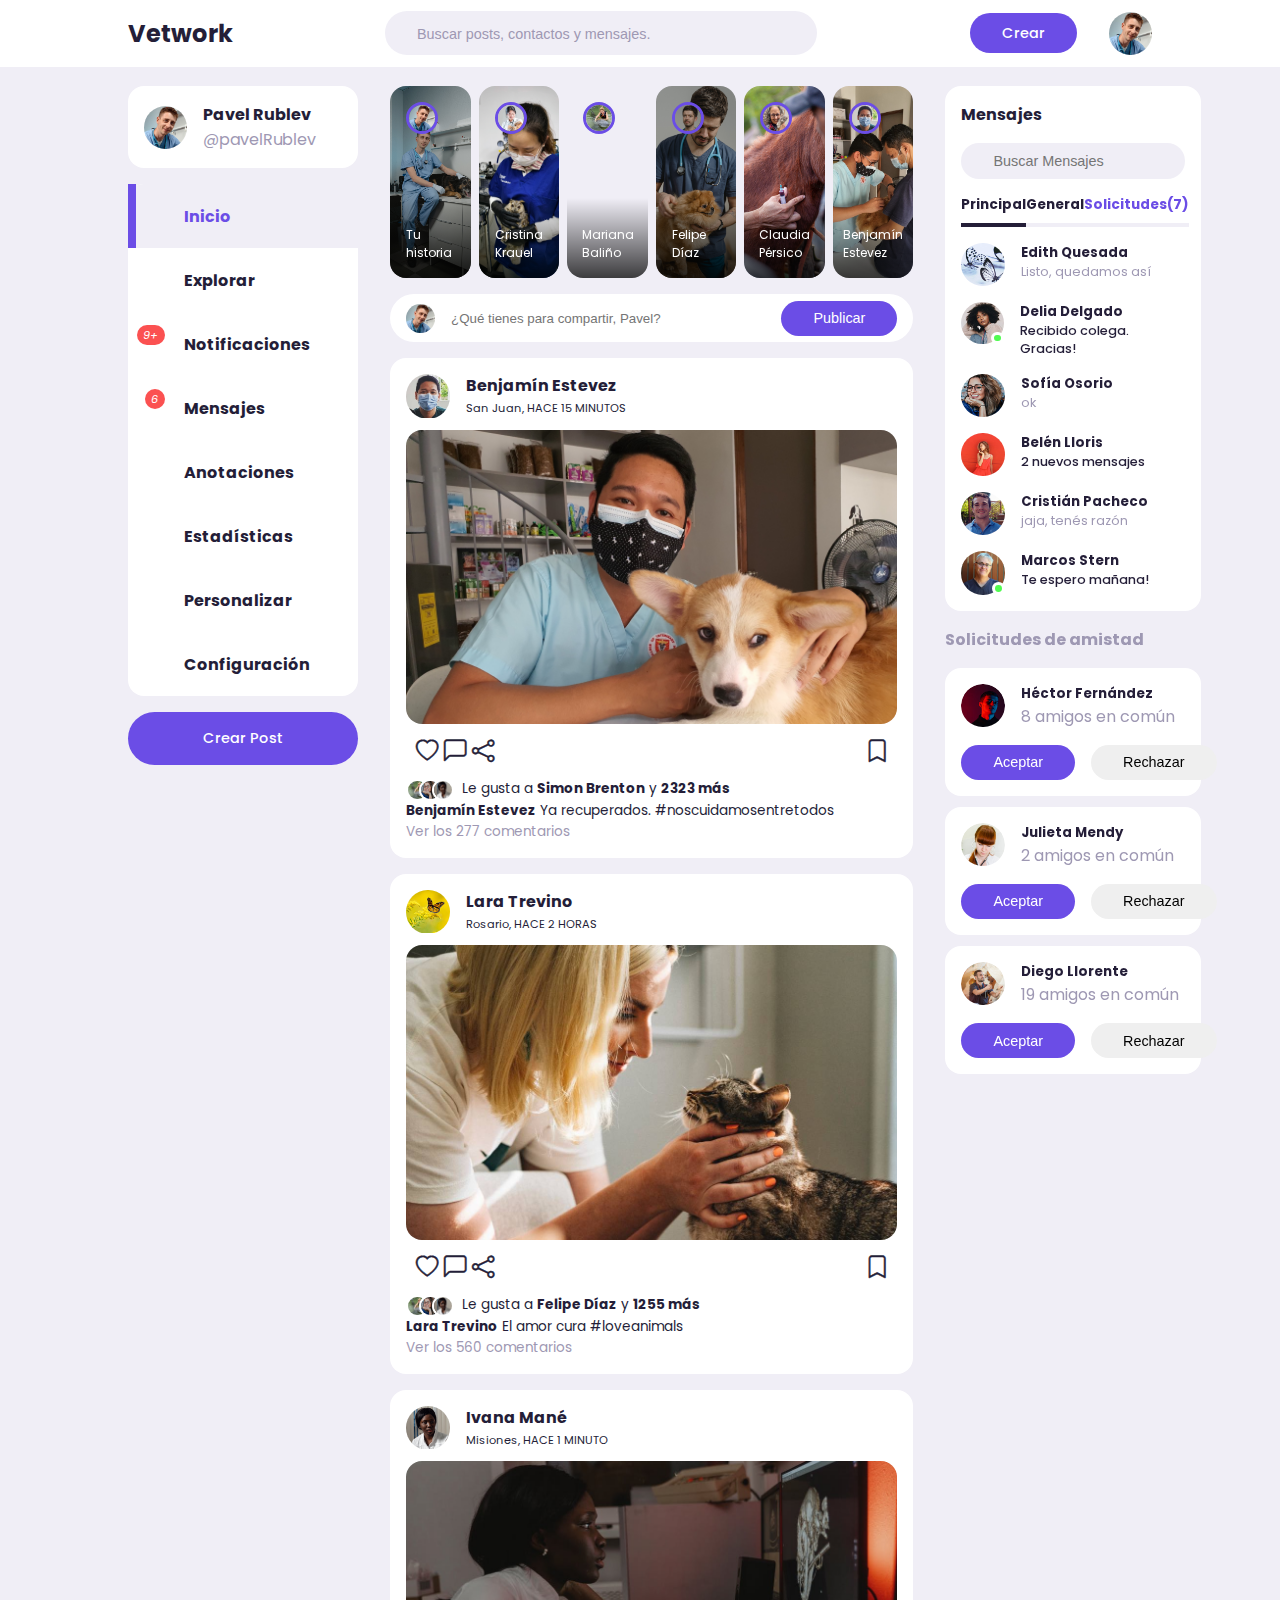
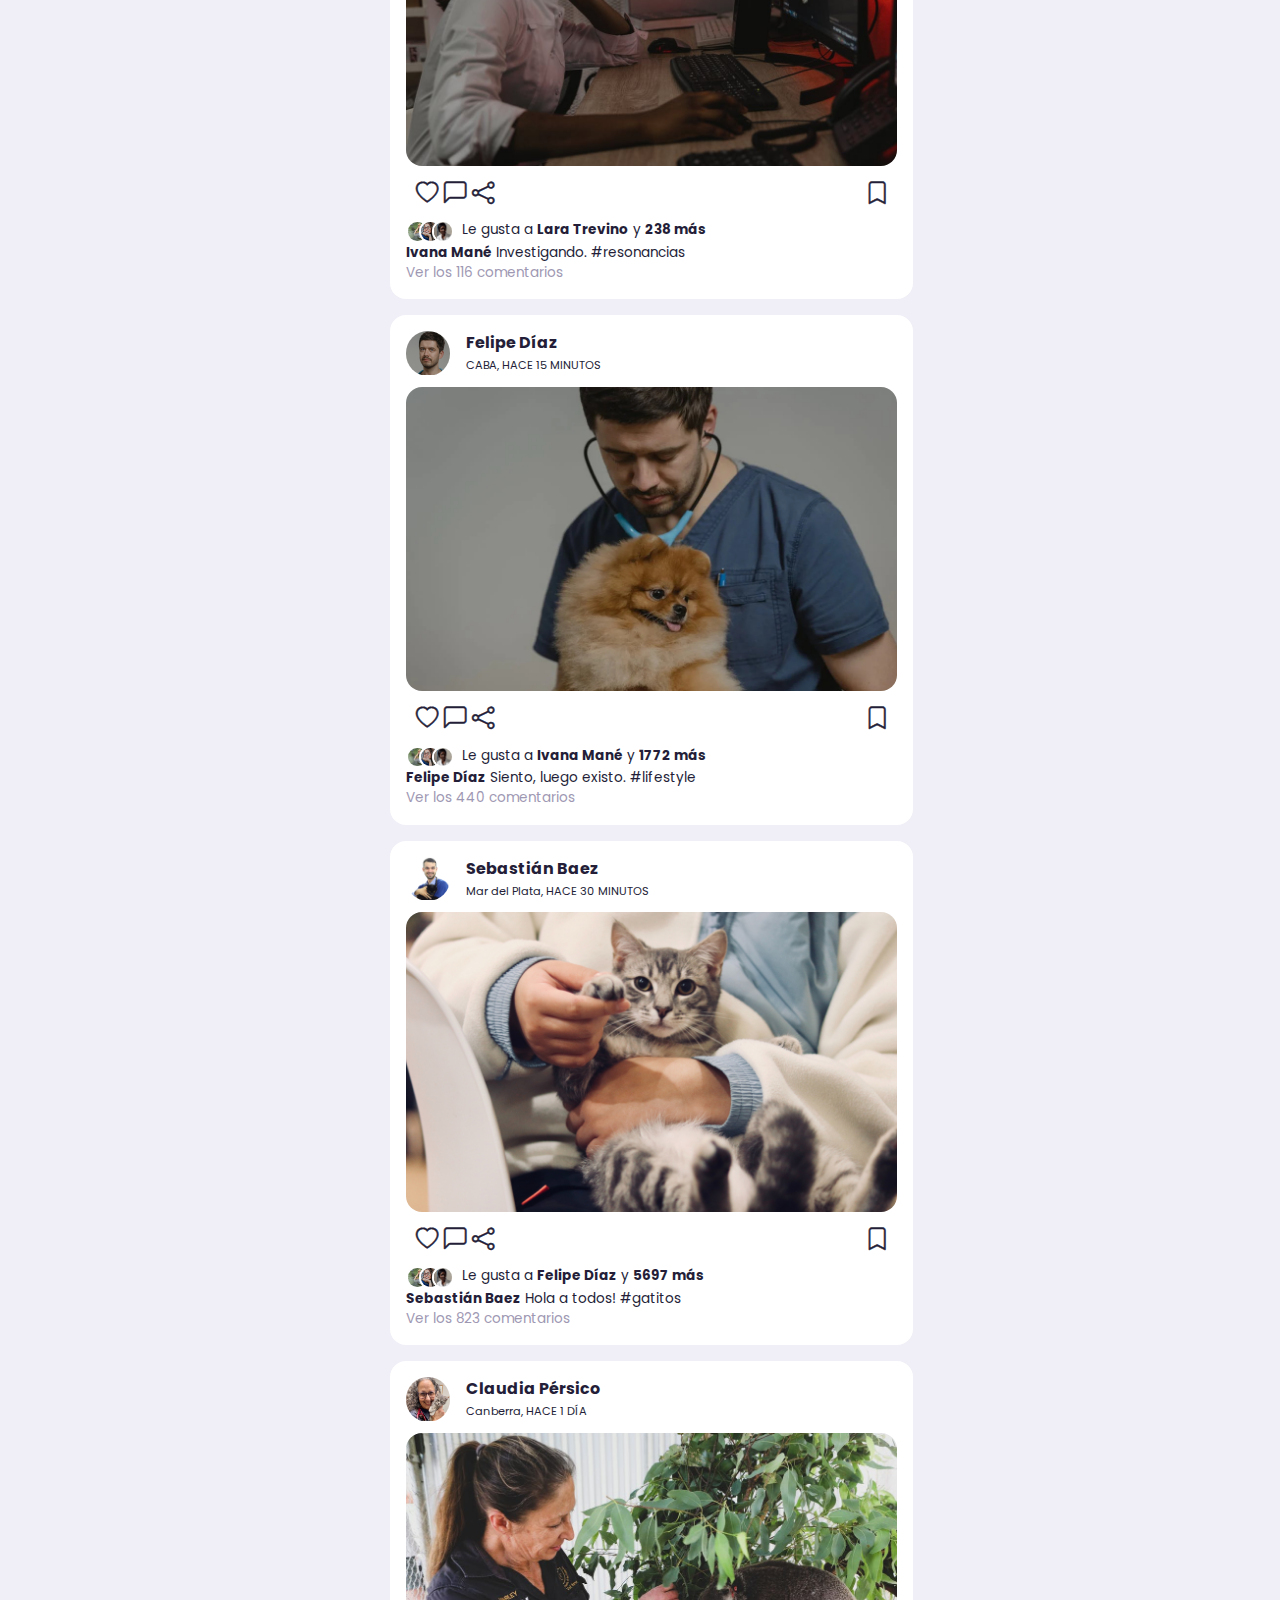
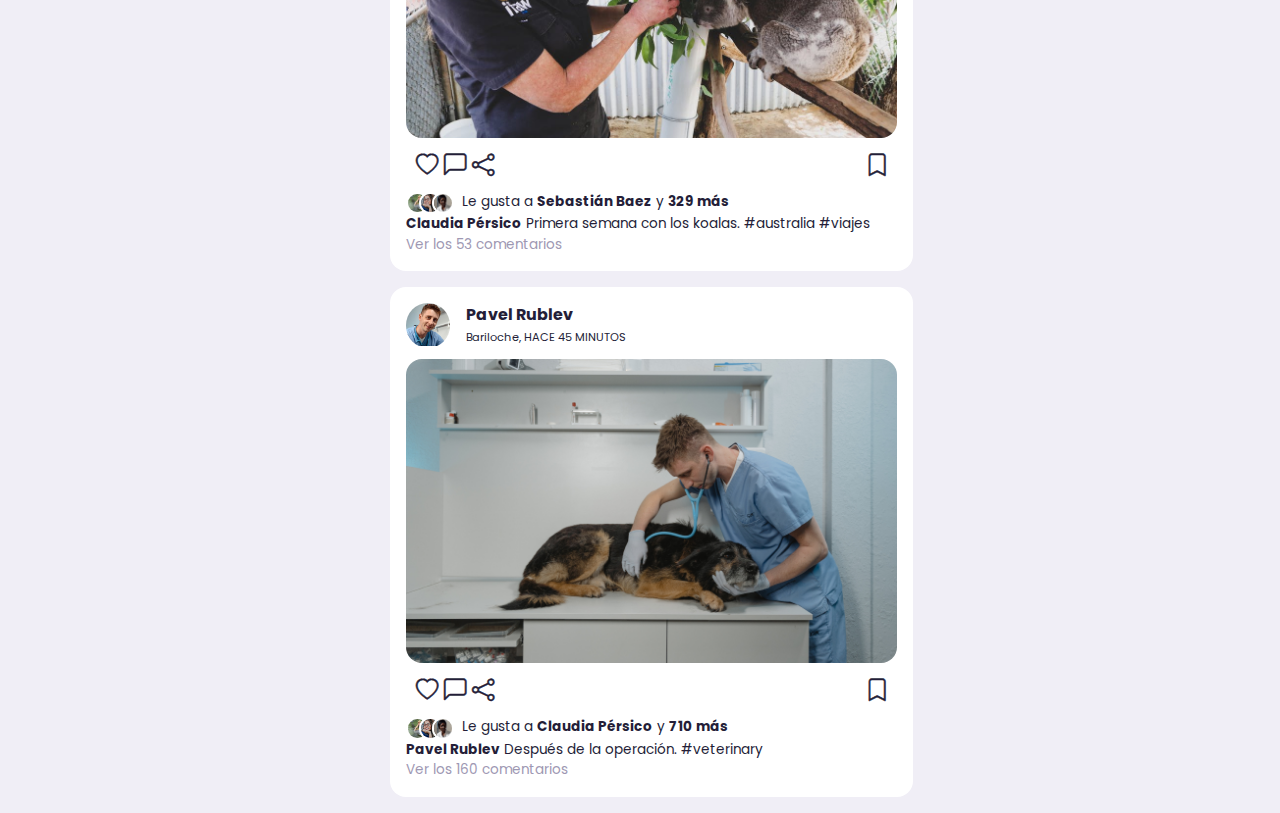
==== index.html @ f372ccac "first commit" ====
<!DOCTYPE html>
<html lang="en">
<head>
    <meta charset="UTF-8">
    <meta http-equiv="X-UA-Compatible" content="IE=edge">
    <meta name="viewport" content="width=device-width, initial-scale=1.0">
    <title>Vetwork - A social network for veterinarians</title>
    <link rel="stylesheet" href="https://unicons.iconscout.com/release/v2.1.6/css/unicons.css">
    <link rel="stylesheet" href="https://cdn.jsdelivr.net/npm/bootstrap-icons@1.7.2/font/bootstrap-icons.css">
    <link rel="stylesheet" href="./style.css">
</head>
<body>
    <nav>
        <div class="container">
            <h2 class="log">
                Vetwork
            </h2>
            <div class="search-bar">
                <i class="uil uil-search"></i>
                <input type="search" placeholder="Buscar posts, contactos y mensajes.">
            </div>
            <div class="create">
                <label class="btn btn-primary" for="create-post">Crear</label>
                <div class="profile-photo">
                    <img src="./images/profile-1.jpg">
                </div>
                <!-- menu button to show sidebar -->
                <button id="menu-btn"><i class="uil uil-bars"></i></button>
            </div>
        </div>
    </nav>

    <!------------------------- PRINCIPAL -------------------------->
    <main>
        <div class="container">
            <!--======================== LEFT ==========================-->
            <div class="left">
                <a class="profile">
                    <div class="profile-photo">
                        <img src="./images/profile-1.jpg">
                    </div>
                    <div class="handle">
                        <h4>Pavel Rublev</h4>
                        <p class="text-muted">
                            @pavelRublev
                        </p>
                    </div>
                </a>

                <!-- close button -->
                <span id="close-btn"><i class="uil uil-multiply"></i></span>

                <!-------------------- SIDEBAR ------------------------->
                <div class="sidebar">
                    <a class="menu-item active">
                        <span><i class="uil uil-home"></i></span><h3>Inicio</h3>
                    </a>
                    <a class="menu-item">
                        <span><i class="uil uil-compass"></i></span><h3>Explorar</h3>
                    </a>
                    <a class="menu-item" id="notifications">
                        <span><i class="uil uil-bell"><small class="notification-count">9+</small></i></span><h3>Notificaciones</h3>
                        <!-------------------- NOTIFICATION POPUP ---------------->
                        <div class="notifications-popup">
                            <div>
                                <div class="profile-photo">
                                    <img src="./images/profile-16.jpg">
                                </div>
                                <div class="notification-body">
                                    <b>Felipe Díaz</b> aceptó tu solicitud de amistad
                                    <small class="text-muted">HACE 15 MINUTOS</small>
                                </div>
                            </div>
                            <div>
                                <div class="profile-photo">
                                    <img src="./images/profile-15.jpg">
                                </div>
                                <div class="notification-body">
                                    <b>Ivana Mané</b> comentó tu publicación
                                    <small class="text-muted">HACE 30 MINUTOS</small>
                                </div>
                            </div>
                            <div>
                                <div class="profile-photo">
                                    <img src="./images/profile-4.jpg">
                                </div>
                                <div class="notification-body">
                                    A <b>Sofía Osorio</b> y <b>283 más </b> les gustó tu publicación
                                    <small class="text-muted">HACE 1 HORA</small>
                                </div>
                            </div>
                            <div>
                                <div class="profile-photo">
                                    <img src="./images/profile-5.jpg">
                                </div>
                                <div class="notification-body">
                                    <b>Belén Lloris</b> te invita a su página <b>VeteryBlogs</b>
                                    <small class="text-muted">HACE 1 DÍA</small>
                                </div>
                            </div>
                            <div>
                                <div class="profile-photo">
                                    <img src="./images/profile-6.jpg">
                                </div>
                                <div class="notification-body">
                                    <b>Cristián Pacheco</b>  comentó tu publicación
                                    <small class="text-muted">HACE 2 DÍAS</small>
                                </div>
                            </div>
                            <div>
                                <div class="profile-photo">
                                    <img src="./images/profile-13.jpg">
                                </div>
                                <div class="notification-body">
                                    <b>Benjamín Estevez</b> te etiquetó en una foto
                                    <small class="text-muted">HACE 1 SEMANA</small>
                                </div>
                            </div>
                        </div>
                        <!-------------------- END NOTIFICATION POPUP ---------------->
                    </a>
                    <a class="menu-item" id="messages-notification">
                        <span><i class="uil uil-envelope-alt"><small class="notification-count">6</small></i></span><h3>Mensajes</h3>
                    </a>
                    <a class="menu-item">
                        <span><i class="uil uil-bookmark"></i></span><h3>Anotaciones</h3>
                    </a>
                    <a class="menu-item">
                        <span><i class="uil uil-chart-line"></i></span><h3>Estadísticas</h3>
                    </a>
                    <a class="menu-item" id="theme">
                        <span><i class="uil uil-palette"></i></span><h3>Personalizar</h3>
                    </a>
                    <a class="menu-item">
                        <span><i class="uil uil-setting"></i></span><h3>Configuración</h3>
                    </a>                        
                </div>
                <!------------------- END OF SIDEBAR -------------------->
                <label for="create-post" class="btn btn-primary">Crear Post</label>
            </div>
            <!------------------- END OF LEFT -------------------->



            <!--======================== MIDDLE ==========================-->
            <div class="middle">
                <!------------------- STORIES -------------------->
                <div class="stories">
                    <div class="story">
                        <div class="profile-photo">
                            <img src="./images/profile-1.jpg">
                        </div>
                        <p class="name">Tu historia</p>
                    </div>
                    <div class="story">
                        <div class="profile-photo">
                            <img src="./images/profile-9.jpg">
                        </div>
                        <p class="name">Cristina Krauel</p>
                    </div>
                    <div class="story">
                        <div class="profile-photo">
                            <img src="./images/profile-10.jpg">
                        </div>
                        <p class="name">Mariana Baliño</p>
                    </div>
                    <div class="story">
                        <div class="profile-photo">
                            <img src="./images/profile-16.jpg">
                        </div>
                        <p class="name">Felipe Díaz</p>
                    </div>
                    <div class="story">
                        <div class="profile-photo">
                            <img src="./images/profile-17.jpg">
                        </div>
                        <p class="name">Claudia Pérsico</p>
                    </div>
                    <div class="story">
                        <div class="profile-photo">
                            <img src="./images/profile-13.jpg">
                        </div>
                        <p class="name">Benjamín Estevez</p>
                    </div>
                </div>
                <!------------------- END OF STORIES -------------------->
                <form class="create-post">
                    <div class="profile-photo">
                        <img src="./images/profile-1.jpg">
                    </div>
                    <input type="text" placeholder="¿Qué tienes para compartir, Pavel?" id="create-post">
                    <input type="submit" value="Publicar" class="btn btn-primary">
                </form>

                <!------------------- FEEDS --------------------->
                <div class="feeds">
                    <div class="feed">
                        <div class="head">
                            <div class="user">
                                <div class="profile-photo">
                                    <img src="./images/profile-13.jpg">
                                </div>
                                <div class="ingo">
                                    <h3>Benjamín Estevez</h3>
                                    <small>San Juan, HACE 15 MINUTOS</small>
                                </div>
                            </div>
                            <span class="edit">
                                <i class="uil uil-ellipsis-h"></i>
                            </span>
                        </div>

                        <div class="photo">
                            <img src="./images/feed-1.png">
                        </div>

                        <div class="action-buttons">
                            <div class="interaction-buttons">
                                <span class="pointer" id="1">
                                    <i class="bi bi-heart like icon"></i>     
                                    <i class="bi bi-heart-fill icono_ocultar like icon"></i>
                                </span>
                                <span><i class="bi bi-chat-left icon"></i></span>
                                <span><i class="bi bi-share icon"></i></span>
                            </div>
                            <div class="bookmark">
                                <span class="bookmark-icons pointer">
                                    <i class="bi bi-bookmark icon"></i>
                                    <i class="bi bi-bookmark-fill icono_ocultar icon "></i>
                                </span>
                            </div>
                        </div>
                        
                        <div class="liked-by">
                            <span><img src="./images/profile-10.jpg"></span>
                            <span><img src="./images/profile-4.jpg"></span>
                            <span><img src="./images/profile-15.jpg"></span>
                            <p>Le gusta a <b>Simon Brenton</b> y <b id="counter1">2323 más</b></p>
                        </div>
                        
                        <div class="caption">
                            <p><b>Benjamín Estevez</b> Ya recuperados. <span class="harsh-tag">#noscuidamosentretodos</span></p>
                        </div>
                        <div class="comments text-muted">Ver los 277 comentarios</div>
                    </div>
                    <div class="feed">
                        <div class="head">
                            <div class="user">
                                <div class="profile-photo">
                                    <img src="./images/profile-14.jpg">
                                </div>
                                <div class="ingo">
                                    <h3>Lara Trevino</h3>
                                    <small>Rosario, HACE 2 HORAS</small>
                                </div>
                            </div>
                            <span class="edit">
                                <i class="uil uil-ellipsis-h"></i>
                            </span>
                        </div>

                        <div class="photo">
                            <img src="./images/feed-2.jpg">
                        </div>

                        <div class="action-buttons">
                            <div class="interaction-buttons">
                                <span class="pointer" id="2">
                                     <i class="bi bi-heart like icon"></i>     
                                    <i class="bi bi-heart-fill icono_ocultar like icon"></i>
                                </span>
                                <span><i class="bi bi-chat-left icon"></i></span>
                                <span><i class="bi bi-share icon"></i></span>
                            </div>
                            <div class="bookmark">
                                <span class="bookmark-icons pointer">
                                    <i class="bi bi-bookmark icon"></i>
                                    <i class="bi bi-bookmark-fill icono_ocultar icon "></i>
                                </span>
                            </div>
                        </div>

                        <div class="liked-by">
                            <span><img src="./images/profile-10.jpg"></span>
                            <span><img src="./images/profile-4.jpg"></span>
                            <span><img src="./images/profile-15.jpg"></span>
                            <p>Le gusta a <b>Felipe Díaz</b> y <b id="counter2">1255 más</b></p>
                        </div>

                        <div class="caption">
                            <p><b>Lara Trevino</b> El amor cura <span class="harsh-tag">#loveanimals</span></p>
                        </div>
                        <div class="comments text-muted">Ver los 560 comentarios</div>
                    </div>
                    <div class="feed">
                        <div class="head">
                            <div class="user">
                                <div class="profile-photo">
                                    <img src="./images/profile-15.jpg">
                                </div>
                                <div class="ingo">
                                    <h3>Ivana Mané</h3>
                                    <small>Misiones, HACE 1 MINUTO</small>
                                </div>
                            </div>
                            <span class="edit">
                                <i class="uil uil-ellipsis-h"></i>
                            </span>
                        </div>

                        <div class="photo">
                            <img src="./images/feed-3.jpg">
                        </div>

                        <div class="action-buttons">
                            <div class="interaction-buttons">
                                <span class="pointer" id="3">
                                     <i class="bi bi-heart like icon"></i>     
                                    <i class="bi bi-heart-fill icono_ocultar like icon"></i>
                                </span>
                                <span><i class="bi bi-chat-left icon"></i></span>
                                <span><i class="bi bi-share icon"></i></span>
                            </div>
                            <div class="bookmark">
                                <span class="bookmark-icons pointer">
                                    <i class="bi bi-bookmark icon"></i>
                                    <i class="bi bi-bookmark-fill icono_ocultar icon "></i>
                                </span>
                            </div>
                        </div>

                        <div class="liked-by">
                            <span><img src="./images/profile-10.jpg"></span>
                            <span><img src="./images/profile-4.jpg"></span>
                            <span><img src="./images/profile-15.jpg"></span>
                            <p>Le gusta a <b>Lara Trevino</b> y <b id="counter3">238 más</b></p>
                        </div>

                        <div class="caption">
                            <p><b>Ivana Mané</b> Investigando. <span class="harsh-tag">#resonancias</span></p>
                        </div>
                        <div class="comments text-muted">Ver los 116 comentarios</div>
                    </div>
                    <div class="feed">
                        <div class="head">
                            <div class="user">
                                <div class="profile-photo">
                                    <img src="./images/profile-16.jpg">
                                </div>
                                <div class="ingo">
                                    <h3>Felipe Díaz</h3>
                                    <small>CABA, HACE 15 MINUTOS</small>
                                </div>
                            </div>
                            <span class="edit">
                                <i class="uil uil-ellipsis-h"></i>
                            </span>
                        </div>

                        <div class="photo">
                            <img src="./images/feed-4.jpg">
                        </div>

                        <div class="action-buttons">
                            <div class="interaction-buttons">
                                <span class="pointer" id="4">
                                     <i class="bi bi-heart like icon"></i>     
                                    <i class="bi bi-heart-fill icono_ocultar like icon"></i>
                                </span>
                                <span><i class="bi bi-chat-left icon"></i></span>
                                <span><i class="bi bi-share icon"></i></span>
                            </div>
                            <div class="bookmark">
                                <span class="bookmark-icons pointer">
                                    <i class="bi bi-bookmark icon"></i>
                                    <i class="bi bi-bookmark-fill icono_ocultar icon "></i>
                                </span>
                            </div>
                        </div>

                        <div class="liked-by">
                            <span><img src="./images/profile-10.jpg"></span>
                            <span><img src="./images/profile-4.jpg"></span>
                            <span><img src="./images/profile-15.jpg"></span>
                            <p>Le gusta a <b>Ivana Mané</b> y <b id="counter4">1772 más</b></p>
                        </div>

                        <div class="caption">
                            <p><b>Felipe Díaz</b> Siento, luego existo. <span class="harsh-tag">#lifestyle</span></p>
                        </div>
                        <div class="comments text-muted">Ver los 440 comentarios</div>
                    </div>
                    <div class="feed">
                        <div class="head">
                            <div class="user">
                                <div class="profile-photo">
                                    <img src="./images/profile-11.jpg">
                                </div>
                                <div class="ingo">
                                    <h3>Sebastián Baez</h3>
                                    <small>Mar del Plata, HACE 30 MINUTOS</small>
                                </div>
                            </div>
                            <span class="edit">
                                <i class="uil uil-ellipsis-h"></i>
                            </span>
                        </div>

                        <div class="photo">
                            <img src="./images/feed-5.jpg">
                        </div>

                        <div class="action-buttons">
                            <div class="interaction-buttons">
                                <span class="pointer" id="5">
                                     <i class="bi bi-heart like icon"></i>     
                                    <i class="bi bi-heart-fill icono_ocultar like icon"></i>
                                </span>
                                <span><i class="bi bi-chat-left icon"></i></span>
                                <span><i class="bi bi-share icon"></i></span>
                            </div>
                            <div class="bookmark">
                                <span class="bookmark-icons pointer">
                                    <i class="bi bi-bookmark icon"></i>
                                    <i class="bi bi-bookmark-fill icono_ocultar icon "></i>
                                </span>
                            </div>
                        </div>

                        <div class="liked-by">
                            <span><img src="./images/profile-10.jpg"></span>
                            <span><img src="./images/profile-4.jpg"></span>
                            <span><img src="./images/profile-15.jpg"></span>
                            <p>Le gusta a <b>Felipe Díaz</b> y <b id="counter5">5697 más</b></p>
                        </div>

                        <div class="caption">
                            <p><b>Sebastián Baez</b> Hola a todos! <span class="harsh-tag">#gatitos</span></p>
                        </div>
                        <div class="comments text-muted">Ver los 823 comentarios</div>
                    </div>
                    <div class="feed">
                        <div class="head">
                            <div class="user">
                                <div class="profile-photo">
                                    <img src="./images/profile-17.jpg">
                                </div>
                                <div class="ingo">
                                    <h3>Claudia Pérsico</h3>
                                    <small>Canberra, HACE 1 DÍA</small>
                                </div>
                            </div>
                            <span class="edit">
                                <i class="uil uil-ellipsis-h"></i>
                            </span>
                        </div>

                        <div class="photo">
                            <img src="./images/feed-6.jpg">
                        </div>

                        <div class="action-buttons">
                            <div class="interaction-buttons">
                                <span class="pointer" id="6">
                                     <i class="bi bi-heart like icon"></i>     
                                    <i class="bi bi-heart-fill icono_ocultar like icon"></i>
                                </span>
                                <span><i class="bi bi-chat-left icon"></i></span>
                                <span><i class="bi bi-share icon"></i></span>
                            </div>
                            <div class="bookmark">
                                <span class="bookmark-icons pointer">
                                    <i class="bi bi-bookmark icon"></i>
                                    <i class="bi bi-bookmark-fill icono_ocultar icon "></i>
                                </span>
                            </div>
                        </div>

                        <div class="liked-by">
                            <span><img src="./images/profile-10.jpg"></span>
                            <span><img src="./images/profile-4.jpg"></span>
                            <span><img src="./images/profile-15.jpg"></span>
                            <p>Le gusta a <b>Sebastián Baez</b> y <b id="counter6">329 más</b></p>
                        </div>

                        <div class="caption">
                            <p><b>Claudia Pérsico</b> Primera semana con los koalas. <span class="harsh-tag">#australia #viajes</span></p>
                        </div>
                        <div class="comments text-muted">Ver los 53 comentarios</div>
                    </div>
                    <div class="feed">
                        <div class="head">
                            <div class="user">
                                <div class="profile-photo">
                                    <img src="./images/profile-1.jpg">
                                </div>
                                <div class="ingo">
                                    <h3>Pavel Rublev</h3>
                                    <small>Bariloche, HACE 45 MINUTOS</small>
                                </div>
                            </div>
                            <span class="edit">
                                <i class="uil uil-ellipsis-h"></i>
                            </span>
                        </div>

                        <div class="photo">
                            <img src="./images/feed-7.jpg">
                        </div>

                        <div class="action-buttons">
                            <div class="interaction-buttons">
                                <span class="pointer" id="7">
                                     <i class="bi bi-heart like icon"></i>     
                                    <i class="bi bi-heart-fill icono_ocultar like icon"></i>
                                </span>
                                <span><i class="bi bi-chat-left icon"></i></span>
                                <span><i class="bi bi-share icon"></i></span>
                            </div>
                            <div class="bookmark">
                                <span class="bookmark-icons pointer">
                                    <i class="bi bi-bookmark icon"></i>
                                    <i class="bi bi-bookmark-fill icono_ocultar icon "></i>
                                </span>
                            </div>
                        </div>

                        <div class="liked-by">
                            <span><img src="./images/profile-10.jpg"></span>
                            <span><img src="./images/profile-4.jpg"></span>
                            <span><img src="./images/profile-15.jpg"></span>
                            <p>Le gusta a <b>Claudia Pérsico</b> y <b id="counter7">710 más</b></p>
                        </div>

                        <div class="caption">
                            <p><b>Pavel Rublev</b> Después de la operación. <span class="harsh-tag">#veterinary</span></p>
                        </div>
                        <div class="comments text-muted">Ver los 160 comentarios</div>
                    </div>
                </div>
                <!------------------------------- END OF FEEDS ------------------------------------>
            </div>
            <!--======================== END OF MIDDLE ==========================-->


            <!--======================== RIGHT ==========================-->
            <div class="right">
                <div class="messages">
                    <div class="heading">
                        <h4>Mensajes</h4><i class="uil uil-edit"></i>
                    </div>
                    <!------------ SEARCH BAR -------------->
                    <div class="search-bar">
                        <i class="uil uil-search"></i>
                        <input type="search" placeholder="Buscar Mensajes" id="message-search">
                    </div>
                    <!------------ MESSAGES CATEGORY -------------->
                    <div class="category">
                        <h6 class="active">Principal</h6>
                        <h6>General</h6>
                        <h6 class="message-requests">Solicitudes(7)</h6>
                    </div>
                    <!------------ MESSAGE -------------->
                    <!----- MESSAGE ----->
                    <div class="message">
                        <div class="profile-photo">
                            <img src="./images/profile-2.jpg">
                        </div>
                        <div class="message-body">
                            <h5>Edith Quesada</h5>
                            <p class="text-muted">Listo, quedamos así</p>
                        </div>
                    </div>
                    <!----- MESSAGE ----->
                    <div class="message">
                        <div class="profile-photo">
                            <img src="./images/profile-3.jpg">
                            <div class="active"></div>
                        </div>
                        <div class="message-body">
                            <h5>Delia Delgado</h5>
                            <p class="text-bold">Recibido colega. Gracias!</p>
                        </div>
                    </div>
                    <!----- MESSAGE ----->
                    <div class="message">
                        <div class="profile-photo">
                            <img src="./images/profile-4.jpg">
                        </div>
                        <div class="message-body">
                            <h5>Sofía Osorio</h5>
                            <p class="text-muted">ok</p>
                        </div>
                    </div>
                    <!----- MESSAGE ----->
                    <div class="message">
                        <div class="profile-photo">
                            <img src="./images/profile-5.jpg">
                        </div>
                        <div class="message-body">
                            <h5>Belén Lloris</h5>
                            <p class="text-bold">2 nuevos mensajes</p>
                        </div>
                    </div>
                    <!----- MESSAGE ----->
                    <div class="message">
                        <div class="profile-photo">
                            <img src="./images/profile-6.jpg">
                        </div>
                        <div class="message-body">
                            <h5>Cristián Pacheco</h5>
                            <p class="text-muted">jaja, tenés razón</p>
                        </div>
                    </div>
                    <!----- MESSAGE ----->
                    <div class="message">
                        <div class="profile-photo">
                            <img src="./images/profile-7.jpg">
                            <div class="active"></div>
                        </div>
                        <div class="message-body">
                            <h5>Marcos Stern</h5>
                            <p class="text-bold">Te espero mañana!</p>
                        </div>
                    </div>
                </div>
                <!------------ END OF MESSAGES -------------->


                <!------------ FRIEND REQUESTS -------------->
                <div class="friend-requests">
                    <h4>Solicitudes de amistad</h4>
                    <!----- REQUEST 1----->
                    <div class="request">
                        <div class="info">
                            <div class="profile-photo">
                                <img src="./images/profile-8.jpg">
                            </div>
                            <div>
                                <h5>Héctor Fernández</h5>
                                <p class="text-muted">8 amigos en común</p>
                            </div>
                        </div>
                        <div class="action">
                            <button class="btn btn-primary">Aceptar</button>
                            <button class="btn">Rechazar</button>
                        </div>
                    </div>
                    <!----- REQUEST 2----->
                    <div class="request">
                        <div class="info">
                            <div class="profile-photo">
                                <img src="./images/profile-19.jpg">
                            </div>
                            <div>
                                <h5>Julieta Mendy</h5>
                                <p class="text-muted">2 amigos en común</p>
                            </div>
                        </div>
                        <div class="action">
                            <button class="btn btn-primary">Aceptar</button>
                            <button class="btn">Rechazar</button>
                        </div>
                    </div>
                    <!----- REQUEST 3----->
                    <div class="request">
                        <div class="info">
                            <div class="profile-photo">
                                <img src="./images/profile-20.jpg">
                            </div>
                            <div>
                                <h5>Diego Llorente</h5>
                                <p class="text-muted">19 amigos en común</p>
                            </div>
                        </div>
                        <div class="action">
                            <button class="btn btn-primary">Aceptar</button>
                            <button class="btn">Rechazar</button>
                        </div>
                    </div>
                </div>
                </div>
            </div>
            <!--====================== END OF RIGHT ==========================-->
        </div>
    </main>

 <!--================================================ THEME CUSTOMIZATION =============================================-->
 <div class="customize-theme">
    <div class="card">
        <h2>Customize your view</h2>
        <p class="text-muted">Manage your font size, color, and background.</p>

        <!------------ FONT SIZES ------------->
        <div class="font-size">
            <h4>Font Size</h4>
            <div>
                <h6>Aa</h6>
            <div class="choose-size">
                <span class="font-size-1"></span>
                <span class="font-size-2"></span>
                <span class="font-size-3"></span>
                <span class="font-size-4"></span>
                <span class="font-size-5"></span>
            </div>
            <h3>Aa</h3>
            </div>
        </div>

        <!------------ PRIMARY COLORS ------------->
        <div class="color">
            <h4>Color</h4>
            <div class="choose-color">
            <span class="color-1 active"></span>
            <span class="color-2"></span>
            <span class="color-3"></span>
            <span class="color-4"></span>
            <span class="color-5"></span>
            </div>
        </div>

        <!---------- BACKGROUND COLORS ------------>
        <div class="background">
            <h4>Background</h4>
            <div class="choose-bg">
                <div class="bg-1 active">
                    <span></span>
                    <h5 for="bg-1">Light</h5>
                </div>
                <div class="bg-2">
                    <span></span>
                    <h5>Dim</h5>
                </div>
                <div class="bg-3">
                    <span></span>
                    <h5 for="bg-3">Lights Out</h5>
                </div>
            </div>
        </div>
    </div>
</div>

<script src="./index.js"></script>
</body>
</html>
---- style.css ----
@import url("https://fonts.googleapis.com/css2?family=Poppins:wght@300;400;500;600&display=swap");

:root {
  --primary-color-hue: 252;
  --dark-color-lightness: 17%;
  --light-color-lightness: 95%;
  --white-color-lightness: 100%;

  --color-white: hsl(252, 30%, var(--white-color-lightness));
  --color-light: hsl(252, 30%, var(--light-color-lightness));
  --color-gray: hsl(var(--primary-color-hue), 15%, 65%);
  --color-primary: hsl(var(--primary-color-hue), 75%, 60%);
  --color-secondary: hsl(252, 100%, 90%);
  --color-success: hsl(120, 95%, 65%);
  --color-danger: hsl(0, 95%, 65%);
  --color-dark: hsl(252, 30%, var(--dark-color-lightness));
  --color-black: hsl(252, 30%, 10%);

  --border-radius: 2rem;
  --card-border-radius: 1rem;
  --btn-padding: 0.6rem 2rem;
  --search-padding: 0.6rem 1rem;
  --card-padding: 1rem;

  --sticky-top-left: 5.4rem;
  --sticky-top-right: -18rem;
}

*,
*::before,
*::after {
  margin: 0;
  padding: 0;
  outline: 0;
  box-sizing: border-box;
  text-decoration: none;
  list-style: none;
  border: none;
}

::-webkit-scrollbar {
  display: none;
}

body {
  font-family: "Poppins", sans-serif;
  color: var(--color-dark);
  background: var(--color-light);
  overflow-x: hidden;
}

/* GENERAL STYLES */
.container {
  width: 80%;
  margin: 0 auto;
}

.profile-photo {
  width: 2.7rem;
  aspect-ratio: 1/1;
  border-radius: 50%;
  overflow: hidden;
}

img {
  display: block;
  width: 100%;
}

.btn {
  display: inline-block;
  padding: var(--btn-padding);
  font-weight: 500;
  border-radius: var(--border-radius);
  cursor: pointer;
  transition: all 300ms ease;
  font-size: 0.9rem;
}

.btn:hover {
  opacity: 0.8;
}

.btn-primary {
  background: var(--color-primary);
  color: white;
}

.text-bold {
  font-weight: 500;
}

.text-muted {
  color: var(--color-gray);
}

/*================== NAVBAR =================*/
nav {
  width: 100%;
  background: var(--color-white);
  padding: 0.7rem 0;
  position: fixed;
  top: 0;
  z-index: 10;
}

nav .container {
  display: flex;
  align-items: center;
  justify-content: space-between;
}

.search-bar {
  background: var(--color-light);
  border-radius: var(--border-radius);
  padding: var(--search-padding);
}

.search-bar input[type="search"] {
  background: transparent;
  width: 30vw;
  margin-left: 1rem;
  font-size: 0.9rem;
  color: var(--color-dark);
}

nav .search-bar input[type="search"]::placeholder {
  color: var(--color-gray);
}

nav .create {
  display: flex;
  align-items: center;
  gap: 2rem;
}

nav .create #menu-btn {
  display: none;
}

/* ===================== MAIN ======================= */
main {
  position: relative;
  top: 5.4rem;
}

main .container {
  display: grid;
  grid-template-columns: 18vw auto 20vw;
  column-gap: 2rem;
  position: relative;
}

/* =================== LEFT ================ */
main .container .left {
  /* height: max-content; */
  height: 100vh;
  /* position: sticky;
  top: var(--sticky-top-left); */
}

main .container .left .profile {
  padding: var(--card-padding);
  background: var(--color-white);
  border-radius: var(--card-border-radius);
  display: flex;
  align-items: center;
  column-gap: 1rem;
  width: 100%;
}

/* -------------- SIDEBAR ------------------ */
.left .sidebar {
  margin-top: 1rem;
  background: var(--color-white);
  border-radius: var(--card-border-radius);
}

.left #close-btn {
  display: none;
}

.left .sidebar .menu-item {
  display: flex;
  align-items: center;
  height: 4rem;
  cursor: pointer;
  transition: all 300ms ease;
  position: relative;
}

.left .sidebar .menu-item:hover {
  background: var(--color-light);
}

.left .sidebar i {
  font-size: 1.4rem;
  color: var(--color-gray);
  margin-left: 2rem;
  position: relative;
}

.left .sidebar i .notification-count {
  background: var(--color-danger);
  color: white;
  font-size: 0.7rem;
  width: fit-content;
  border-radius: 0.8rem;
  padding: 0.1rem 0.4rem;
  position: absolute;
  top: -0.2rem;
  right: -0.3rem;
}

.left .sidebar h3 {
  margin-left: 1.5rem;
  font-size: 1rem;
}

.left .sidebar .active {
  background: var(--color-light);
}

.left .sidebar .active i,
.left .sidebar .active h3 {
  color: var(--color-primary);
}

.left .sidebar .active::before {
  content: "";
  display: block;
  width: 0.5rem;
  height: 100%;
  position: absolute;
  background: var(--color-primary);
}

.left .sidebar .menu-item:first-child.active {
  border-top-left-radius: var(--card-border-radius);
}
.left .sidebar .menu-item:last-child.active {
  border-bottom-left-radius: var(--card-border-radius);
  overflow: hidden;
}

.left .btn {
  margin-top: 1rem;
  width: 100%;
  text-align: center;
  padding: 1rem 0;
}

/* ----------------------- NOTIFICATION POPUP ---------------- */
.left .notifications-popup {
  position: absolute;
  top: 0;
  left: 110%;
  width: 30rem;
  background: var(--color-white);
  border-radius: var(--card-border-radius);
  padding: var(--card-padding);
  box-shadow: 0 0 2rem rgba(0, 0, 0, 0.1);
  z-index: 8;
  display: none;
}

.left .notifications-popup::before {
  content: "";
  width: 1.2rem;
  height: 1.2rem;
  display: block;
  background: var(--color-white);
  position: absolute;
  left: -0.6rem;
  transform: rotate(45deg);
}

.left .notifications-popup > div {
  display: flex;
  align-items: start;
  gap: 1rem;
  margin-bottom: 1rem;
}

.left .notifications-popup small {
  display: block;
}

/* ============================= MIDDLE ================================ */
.middle .stories {
  display: flex;
  justify-content: space-between;
  height: 12rem;
  gap: 0.5rem;
}

.middle .stories .story {
  padding: var(--card-padding);
  border-radius: var(--card-border-radius);
  display: flex;
  flex-direction: column;
  justify-content: space-between;
  align-items: center;
  color: white;
  font-size: 0.75rem;
  width: 100%;
  position: relative;
  overflow: hidden;
}

.middle .stories .story::before {
  content: "";
  display: block;
  width: 100%;
  height: 5rem;
  background: linear-gradient(transparent, rgba(0, 0, 0, 0.75));
  position: absolute;
  bottom: 0;
}

.middle .stories .story .name {
  z-index: 2;
}

.middle .stories .story:nth-child(1) {
  background: url("./images/story-1.jpg") no-repeat center center/cover;
}
.middle .stories .story:nth-child(2) {
  background: url("./images/story-2.jpg") no-repeat center center/cover;
}
.middle .stories .story:nth-child(3) {
  background: url("./images/story-3.jpg") no-repeat center center/cover;
}
.middle .stories .story:nth-child(4) {
  background: url("./images/story-4.jpg") no-repeat center center/cover;
}
.middle .stories .story:nth-child(5) {
  background: url("./images/story-5.jpg") no-repeat center center/cover;
}
.middle .stories .story:nth-child(6) {
  background: url("./images/story-6.jpg") no-repeat center center/cover;
}

.middle .story .profile-photo {
  width: 2rem;
  height: 2rem;
  align-self: start;
  border: 3px solid var(--color-primary);
}

/* ----------------- CREATE POST ------------- */
.middle .create-post {
  width: 100%;
  display: flex;
  align-items: center;
  justify-content: space-between;
  margin-top: 1rem;
  background: var(--color-white);
  padding: 0.4rem var(--card-padding);
  border-radius: var(--border-radius);
}

.middle .create-post input[type="text"] {
  justify-self: start;
  width: 100%;
  padding-left: 1rem;
  background: transparent;
  color: var(--color-dark);
  margin-right: 1rem;
}

/* ---------------------- FEEDS --------------------- */
.middle .feeds .feed {
  background: var(--color-white);
  border-radius: var(--card-border-radius);
  padding: var(--card-padding);
  margin: 1rem 0;
  font-size: 0.85rem;
  line-height: 1.5;
}

.middle .feed .head {
  display: flex;
  justify-content: space-between;
}

.middle .feed .user {
  display: flex;
  gap: 1rem;
}

.middle .feed .photo {
  border-radius: var(--card-border-radius);
  overflow: hidden;
  margin: 0.7rem 0;
}

.middle .feed .action-buttons {
  display: flex;
  justify-content: space-between;
  align-items: center;
  font-size: 1.4rem;
  margin: 0.6rem;
}

.middle .liked-by {
  display: flex;
}

.middle .liked-by span {
  width: 1.4rem;
  height: 1.4rem;
  display: block;
  border-radius: 50%;
  overflow: hidden;
  border: 2px solid var(--color-white);
  margin-left: -0.6rem;
}

.middle .liked-by span:first-child {
  margin: 0;
}

.middle .liked-by p {
  margin-left: 0.5rem;
}

/* ========================== RIGHT =============================== */
main .container .right {
  height: max-content;
  position: sticky;
  top: var(--sticky-top-right);
  bottom: 0;
}

.right .messages {
  background: var(--color-white);
  border-radius: var(--card-border-radius);
  padding: var(--card-padding);
}

.right .messages .heading {
  display: flex;
  align-items: center;
  justify-content: space-between;
  margin-bottom: 1rem;
}

.right .messages i {
  font-size: 1.4rem;
}

.right .messages .search-bar {
  display: flex;
  margin-bottom: 1rem;
}

.right .messages .category {
  display: flex;
  justify-content: space-between;
  margin-bottom: 1rem;
}

.right .messages .category h6 {
  width: 100%;
  text-align: center;
  border-bottom: 4px solid var(--color-light);
  padding-bottom: 0.5rem;
  font-size: 0.85rem;
}

.right .messages .category .active {
  border-color: var(--color-dark);
}

.right .messages .message-requests {
  color: var(--color-primary);
}

.right .messages .message {
  display: flex;
  gap: 1rem;
  margin-bottom: 1rem;
  align-items: start;
}

.right .message .profile-photo {
  position: relative;
  overflow: visible;
}

.right .profile-photo img {
  border-radius: 50%;
}

.right .messages .message:last-child {
  margin: 0;
}

.right .messages .message p {
  font-size: 0.8rem;
}

.right .messages .message .profile-photo .active {
  width: 0.8rem;
  height: 0.8rem;
  border-radius: 50%;
  border: 3px solid var(--color-white);
  background: var(--color-success);
  position: absolute;
  bottom: 0;
  right: 0;
}

/* ================= FRIEND REQUESTS =================== */
.right .friend-requests {
  margin-top: 1rem;
}

.right .friend-requests h4 {
  color: var(--color-gray);
  margin: 1rem 0;
}

.right .request {
  background: var(--color-white);
  padding: var(--card-padding);
  border-radius: var(--card-border-radius);
  margin-bottom: 0.7rem;
}

.right .request .info {
  display: flex;
  gap: 1rem;
  margin-bottom: 1rem;
}

.right .request .action {
  display: flex;
  gap: 1rem;
}

/* ======================== ICONS INTERACTION ========================== */
.icono_ocultar {
  display: none;
}

.pointer{
  cursor: pointer;
}

.icon{
  -webkit-text-stroke: 0.03rem;   
}

/* ======================== THEME CUSTOMIZATION ========================== */
.customize-theme {
  background: rgba(0, 0, 0, 0.5);
  width: 100%;
  height: 100%;
  position: fixed;
  top: 0;
  left: 0;
  z-index: 100;
  text-align: center;
  display: grid;
  place-items: center;
  font-size: 0.9rem;
  display: none;
}

.customize-theme .card {
  background: var(--color-white);
  padding: 3rem;
  border-radius: var(--card-border-radius);
  width: 50vw;
  box-shadow: 0 0 1rem rgba(0, 0, 0, 0.1);
}

/* ----------------- FONT SIZE ------------------ */
.customize-theme .font-size {
  margin-top: 5rem;
}

.customize-theme .font-size > div {
  display: flex;
  justify-content: space-between;
  align-items: center;
  background: var(--color-light);
  padding: var(--search-padding);
  border-radius: var(--card-border-radius);
}

.customize-theme .choose-size {
  background: var(--color-secondary);
  height: 0.3rem;
  width: 100%;
  margin: 0 1rem;
  display: flex;
  justify-content: space-between;
  align-items: center;
}

.customize-theme .choose-size span {
  width: 1rem;
  height: 1rem;
  background: var(--color-secondary);
  border-radius: 50%;
  cursor: pointer;
}

.customize-theme .choose-size span.active {
  background: var(--color-primary);
}

/* ----------------- FONT SIZE ------------------ */
.customize-theme .color {
  margin-top: 2rem;
}

.customize-theme .choose-color {
  background: var(--color-light);
  padding: var(--search-padding);
  border-radius: var(--card-border-radius);
  display: flex;
  align-items: center;
  justify-content: space-between;
}

.customize-theme .choose-color span {
  width: 2.2rem;
  height: 2.2rem;
  border-radius: 50%;
}

.customize-theme .choose-color span:nth-child(1) {
  background: hsl(252, 75%, 60%);
}
.customize-theme .choose-color span:nth-child(2) {
  background: hsl(52, 75%, 60%);
}
.customize-theme .choose-color span:nth-child(3) {
  background: hsl(352, 75%, 60%);
}
.customize-theme .choose-color span:nth-child(4) {
  background: hsl(152, 75%, 60%);
}
.customize-theme .choose-color span:nth-child(5) {
  background: hsl(202, 75%, 60%);
}

.customize-theme .choose-color span.active {
  border: 5px solid white;
}

/* -------------------- BACKGROUND -------------------- */
.customize-theme .background {
  margin-top: 2rem;
}

.customize-theme .choose-bg {
  display: flex;
  align-items: center;
  justify-content: space-between;
  gap: 1.5rem;
}

.customize-theme .choose-bg > div {
  padding: var(--card-padding);
  width: 100%;
  display: flex;
  align-items: center;
  font-size: 1rem;
  font-weight: bold;
  border-radius: 0.4rem;
  cursor: pointer;
}

.customize-theme .choose-bg > div.active {
  border: 2px solid var(--color-primary);
}

.customize-theme .choose-bg .bg-1 {
  background: white;
  color: black;
}

.customize-theme .choose-bg .bg-2 {
  background: hsl(252, 30%, 17%);
  color: white;
}

.customize-theme .choose-bg .bg-3 {
  background: hsl(252, 30%, 10%);
  color: white;
}

.customize-theme .choose-bg > div span {
  width: 2rem;
  height: 2rem;
  border: 2px solid var(--color-gray);
  border-radius: 50%;
  margin-right: 1rem;
}

/* ==========================
MEDIA QUERIES FOR SMALL LAPTOPS AND BIG TABLETS
==========================
*/
@media screen and (max-width: 1200px) {
  .container {
    width: 96%;
  }

  nav .create #menu-btn {
    font-size: 1.6rem;
    display: inline-block;
  }

  main .container {
    grid-template-columns: auto 30vw;
    gap: 1rem;
  }

  .left {
    position: fixed;
    top: 0;
    left: 0;
    z-index: 10;
    background: var(--color-white);
    width: 18rem;
    box-shadow: 0 1rem 2rem 2rem rgba(0, 0, 0, 0.1);
    display: none;
  }

  .left #close-btn {
    display: inline-block;
    position: absolute;
    z-index: 2;
    top: 1rem;
    right: 1rem;
    width: 3rem;
    height: 3rem;
    display: flex;
    align-items: center;
    justify-content: center;
    font-size: 1.6rem;
    transition: all 300ms ease;
    cursor: pointer;
  }

  .left #close-btn:hover {
    background: rgba(0, 0, 0, 0.1);
    border: 1px solid var(--color-dark);
  }

  .left .sidebar {
    margin: 5rem 0 0 0;
    position: relative;
  }

  .left #close-btn i {
    color: var(--color-dark);
  }

  .left .sidebar .menu-item {
    height: 4.4rem;
  }

  main .container .left .profile {
    display: none;
  }

  .left .btn {
    display: none;
  }

  .customize-theme .card {
    width: 80vw;
  }
}

/* ==========================
MEDIA QUERIES FOR SMALL TABLETS AND MOBILE PHONES
==========================
*/
@media screen and (max-width: 992px) {
  nav .search-bar {
    display: none;
  }

  nav .create label {
    display: none;
  }

  main .container {
    grid-template-columns: auto 0;
    gap: 0;
  }

  /* ------------ NOTIFICATION POPUP ------------- */
  .left .notifications-popup {
    position: absolute;
    width: 60vw;
    font-size: 80%;
    left: 80%;
  }

  /* -------------- hide last two stories on mobile ------------ */
  main .middle .stories .story:nth-child(5),
  main .middle .stories .story:nth-child(6) {
    display: none;
  }

  main .container .right {
    display: none;
  }

  .customize-theme .card {
    width: 92vw;
    padding: 1rem;
  }

  .customize-theme .choose-bg > div {
    width: 90%;
  }

  .customize-theme .choose-bg > div span {
    width: 1rem;
    height: 1rem;
    border: 2px solid var(--color-gray);
    border-radius: 50%;
    margin-right: 1rem;
  }
}
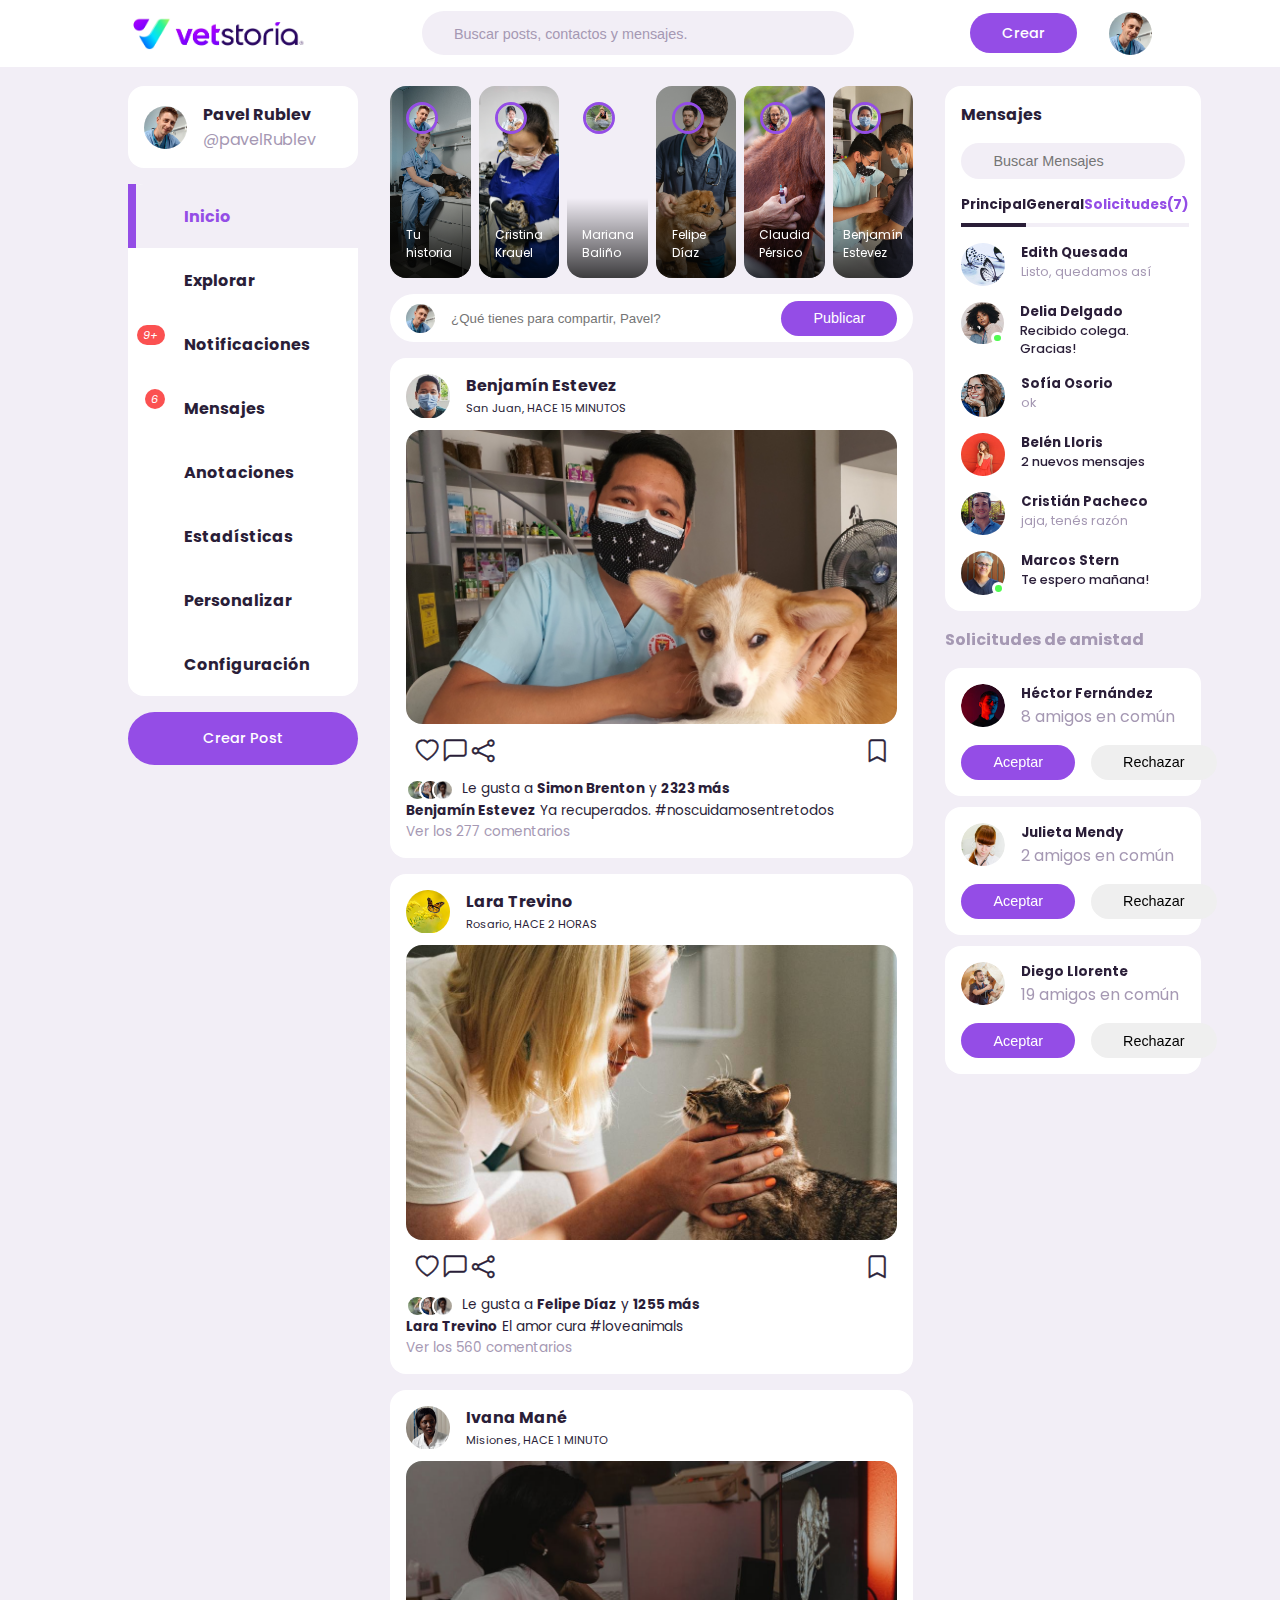
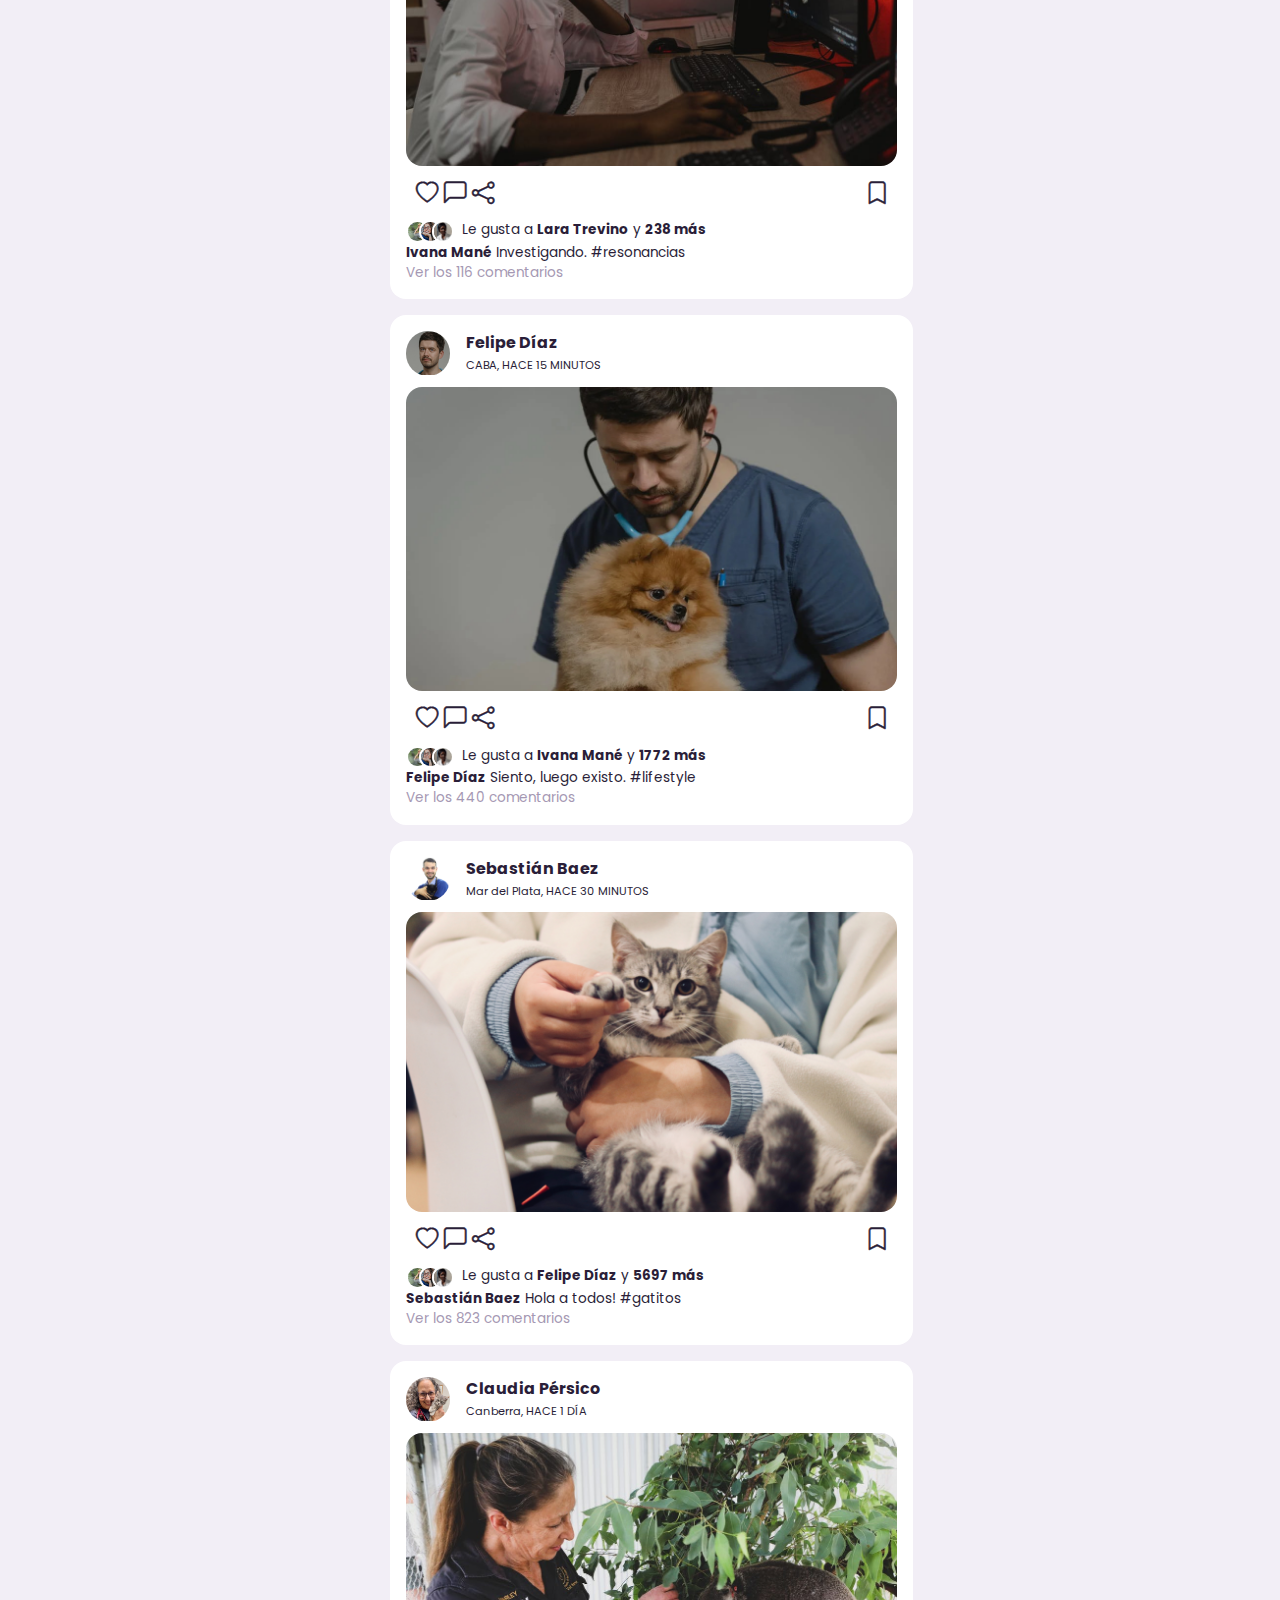
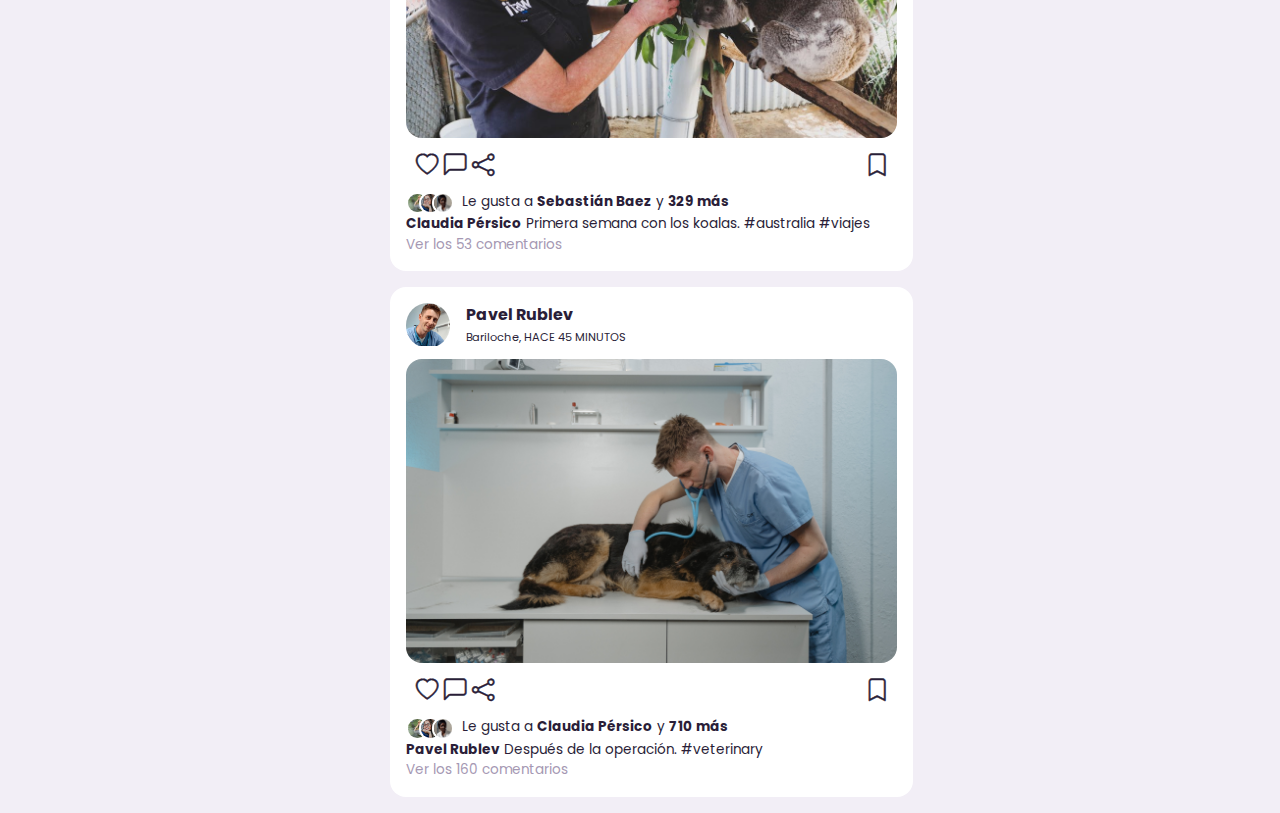
==== commit fd705b0b: "commit fecha final" ====
--- a/index.html
+++ b/index.html
@@ -4,7 +4,8 @@
     <meta charset="UTF-8">
     <meta http-equiv="X-UA-Compatible" content="IE=edge">
     <meta name="viewport" content="width=device-width, initial-scale=1.0">
-    <title>Vetwork - A social network for veterinarians</title>
+    <title>Vestoria - Una red social para veterinarios</title>
+    <link rel="icon" href="images/icons/icon-vestoria.png">
     <link rel="stylesheet" href="https://unicons.iconscout.com/release/v2.1.6/css/unicons.css">
     <link rel="stylesheet" href="https://cdn.jsdelivr.net/npm/bootstrap-icons@1.7.2/font/bootstrap-icons.css">
     <link rel="stylesheet" href="./style.css">
@@ -12,9 +13,7 @@
 <body>
     <nav>
         <div class="container">
-            <h2 class="log">
-                Vetwork
-            </h2>
+           <img src="images/icons/vetstoria-logo.png" alt="logo-vestoria" class="log">
             <div class="search-bar">
                 <i class="uil uil-search"></i>
                 <input type="search" placeholder="Buscar posts, contactos y mensajes.">
--- a/style.css
+++ b/style.css
@@ -1,20 +1,20 @@
 @import url("https://fonts.googleapis.com/css2?family=Poppins:wght@300;400;500;600&display=swap");
 
 :root {
-  --primary-color-hue: 252;
+  --primary-color-hue: 268;
   --dark-color-lightness: 17%;
   --light-color-lightness: 95%;
   --white-color-lightness: 100%;
 
-  --color-white: hsl(252, 30%, var(--white-color-lightness));
-  --color-light: hsl(252, 30%, var(--light-color-lightness));
+  --color-white: hsl(268, 30%, var(--white-color-lightness));
+  --color-light: hsl(268, 30%, var(--light-color-lightness)); 
   --color-gray: hsl(var(--primary-color-hue), 15%, 65%);
   --color-primary: hsl(var(--primary-color-hue), 75%, 60%);
-  --color-secondary: hsl(252, 100%, 90%);
+  --color-secondary: hsl(268, 100%, 90%);
   --color-success: hsl(120, 95%, 65%);
   --color-danger: hsl(0, 95%, 65%);
-  --color-dark: hsl(252, 30%, var(--dark-color-lightness));
-  --color-black: hsl(252, 30%, 10%);
+  --color-dark: hsl(268, 30%, var(--dark-color-lightness));
+  --color-black: hsl(268, 30%, 10%);
 
   --border-radius: 2rem;
   --card-border-radius: 1rem;
@@ -67,6 +67,11 @@
   width: 100%;
 }
 
+.log {
+  width: auto;
+  height: 44px;
+}
+
 .btn {
   display: inline-block;
   padding: var(--btn-padding);
@@ -634,7 +639,7 @@
 }
 
 .customize-theme .choose-color span:nth-child(1) {
-  background: hsl(252, 75%, 60%);
+  background: hsl(268, 75%, 60%);
 }
 .customize-theme .choose-color span:nth-child(2) {
   background: hsl(52, 75%, 60%);
@@ -686,12 +691,12 @@
 }
 
 .customize-theme .choose-bg .bg-2 {
-  background: hsl(252, 30%, 17%);
+  background: hsl(268, 30%, 17%);
   color: white;
 }
 
 .customize-theme .choose-bg .bg-3 {
-  background: hsl(252, 30%, 10%);
+  background: hsl(268, 30%, 10%);
   color: white;
 }
 
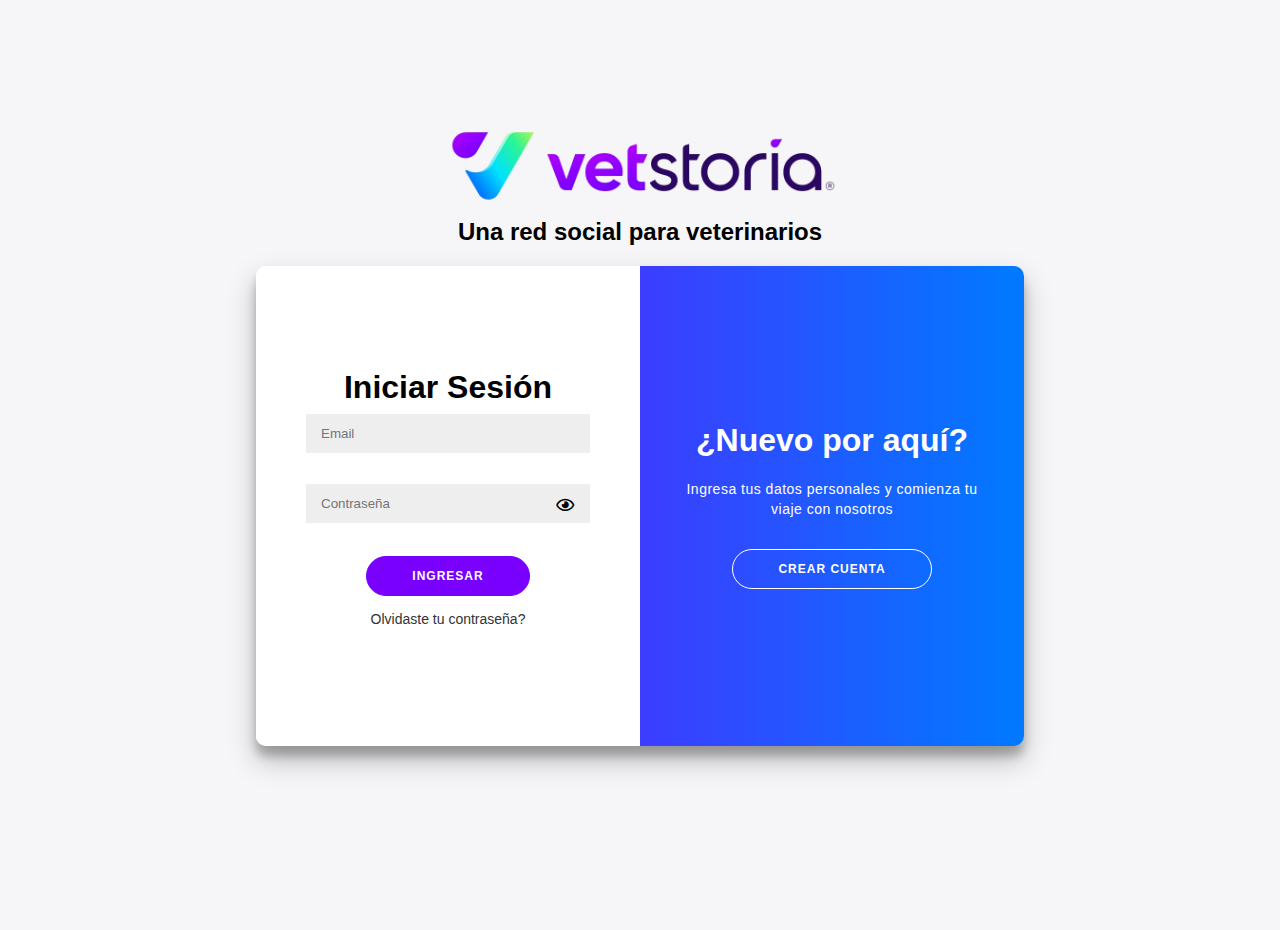
==== commit 5bdb71d7: "cambiar index" ====
--- a/index.html
+++ b/index.html
@@ -1,744 +1,66 @@
 <!DOCTYPE html>
-<html lang="en">
+<html lang="en" >
 <head>
-    <meta charset="UTF-8">
-    <meta http-equiv="X-UA-Compatible" content="IE=edge">
-    <meta name="viewport" content="width=device-width, initial-scale=1.0">
-    <title>Vestoria - Una red social para veterinarios</title>
-    <link rel="icon" href="images/icons/icon-vestoria.png">
-    <link rel="stylesheet" href="https://unicons.iconscout.com/release/v2.1.6/css/unicons.css">
-    <link rel="stylesheet" href="https://cdn.jsdelivr.net/npm/bootstrap-icons@1.7.2/font/bootstrap-icons.css">
-    <link rel="stylesheet" href="./style.css">
+  <meta charset="UTF-8">
+  <title>Vestoria - Home</title>
+  <link rel='stylesheet' href='https://cdnjs.cloudflare.com/ajax/libs/font-awesome/5.14.0/css/all.min.css'>
+  <link rel="stylesheet" href="https://cdn.jsdelivr.net/npm/bootstrap-icons@1.7.2/font/bootstrap-icons.css">
+  <link rel="stylesheet" href="./login.css">
+  <link rel="stylesheet" href="./loading.css">
+  <link rel="icon" href="images/icons/icon-vestoria.png">
 </head>
 <body>
-    <nav>
-        <div class="container">
-           <img src="images/icons/vetstoria-logo.png" alt="logo-vestoria" class="log">
-            <div class="search-bar">
-                <i class="uil uil-search"></i>
-                <input type="search" placeholder="Buscar posts, contactos y mensajes.">
-            </div>
-            <div class="create">
-                <label class="btn btn-primary" for="create-post">Crear</label>
-                <div class="profile-photo">
-                    <img src="./images/profile-1.jpg">
-                </div>
-                <!-- menu button to show sidebar -->
-                <button id="menu-btn"><i class="uil uil-bars"></i></button>
-            </div>
-        </div>
-    </nav>
+<!-- partial:index.partial.html -->
+<img src="images/icons/vetstoria-logo.png" alt="logo">
+<h2>Una red social para veterinarios</h2>
+<div class="container" id="container">
+	<div class="form-container sign-up-container">
+		<form>
+			<h1>Crear cuenta</h1>
+			<input type="text" placeholder="Nombre" />
+			<span id="span-name-singin"></span>
+			<input type="email" placeholder="Email" id="imput-email-singin" />
+			<span id="span-email-singin"></span>
+			<input type="password" placeholder="Contraseña" id="pass-singin" />
+			<span id="span-pass-singin"></span>
+			<button id="boton-registrar">Regístrate</button>
+		</form>
+	</div>
+	<div class="form-container sign-in-container">
+		<form>
+			<h1>Iniciar Sesión</h1>
+			<input type="email" placeholder="Email" id="imput-email-login"/>
+			<span id="span-email-login"></span>
+			<input class="input-field" type="password" placeholder="Contraseña" id="pass-login"/>
+			<i class="far fa-eye" id="eye"></i>
+			<i class="far fa-eye-slash icono_ocultar" id="eye-slash"></i>
+			<span id="span-pass-login"></span>
+			<button id="boton-ingresar">Ingresar</button>
+			<a href="#">Olvidaste tu contraseña?</a>
+			<div class="loading">
+				<div>
+					<div></div>
+				</div>
+			</div>
+		</form>
+	</div>
+	<div class="overlay-container">
+		<div class="overlay">
+			<div class="overlay-panel overlay-left">
+				<h1>¿Ya estás de vuelta?</h1>
+				<p>Para mantenerse conectado con nosotros, inicie sesión con su información personal</p>
+				<button class="ghost" id="signIn">Iniciar sesión</button>
+			</div>
+			<div class="overlay-panel overlay-right">
+				<h1>¿Nuevo por aquí?</h1>
+				<p>Ingresa tus datos personales y comienza tu viaje con nosotros</p>
+				<button class="ghost" id="signUp">Crear cuenta</button>
+			</div>
+		</div>
+	</div>
+</div>
+<!-- partial -->
+  <script  src="./login.js"></script>
 
-    <!------------------------- PRINCIPAL -------------------------->
-    <main>
-        <div class="container">
-            <!--======================== LEFT ==========================-->
-            <div class="left">
-                <a class="profile">
-                    <div class="profile-photo">
-                        <img src="./images/profile-1.jpg">
-                    </div>
-                    <div class="handle">
-                        <h4>Pavel Rublev</h4>
-                        <p class="text-muted">
-                            @pavelRublev
-                        </p>
-                    </div>
-                </a>
-
-                <!-- close button -->
-                <span id="close-btn"><i class="uil uil-multiply"></i></span>
-
-                <!-------------------- SIDEBAR ------------------------->
-                <div class="sidebar">
-                    <a class="menu-item active">
-                        <span><i class="uil uil-home"></i></span><h3>Inicio</h3>
-                    </a>
-                    <a class="menu-item">
-                        <span><i class="uil uil-compass"></i></span><h3>Explorar</h3>
-                    </a>
-                    <a class="menu-item" id="notifications">
-                        <span><i class="uil uil-bell"><small class="notification-count">9+</small></i></span><h3>Notificaciones</h3>
-                        <!-------------------- NOTIFICATION POPUP ---------------->
-                        <div class="notifications-popup">
-                            <div>
-                                <div class="profile-photo">
-                                    <img src="./images/profile-16.jpg">
-                                </div>
-                                <div class="notification-body">
-                                    <b>Felipe Díaz</b> aceptó tu solicitud de amistad
-                                    <small class="text-muted">HACE 15 MINUTOS</small>
-                                </div>
-                            </div>
-                            <div>
-                                <div class="profile-photo">
-                                    <img src="./images/profile-15.jpg">
-                                </div>
-                                <div class="notification-body">
-                                    <b>Ivana Mané</b> comentó tu publicación
-                                    <small class="text-muted">HACE 30 MINUTOS</small>
-                                </div>
-                            </div>
-                            <div>
-                                <div class="profile-photo">
-                                    <img src="./images/profile-4.jpg">
-                                </div>
-                                <div class="notification-body">
-                                    A <b>Sofía Osorio</b> y <b>283 más </b> les gustó tu publicación
-                                    <small class="text-muted">HACE 1 HORA</small>
-                                </div>
-                            </div>
-                            <div>
-                                <div class="profile-photo">
-                                    <img src="./images/profile-5.jpg">
-                                </div>
-                                <div class="notification-body">
-                                    <b>Belén Lloris</b> te invita a su página <b>VeteryBlogs</b>
-                                    <small class="text-muted">HACE 1 DÍA</small>
-                                </div>
-                            </div>
-                            <div>
-                                <div class="profile-photo">
-                                    <img src="./images/profile-6.jpg">
-                                </div>
-                                <div class="notification-body">
-                                    <b>Cristián Pacheco</b>  comentó tu publicación
-                                    <small class="text-muted">HACE 2 DÍAS</small>
-                                </div>
-                            </div>
-                            <div>
-                                <div class="profile-photo">
-                                    <img src="./images/profile-13.jpg">
-                                </div>
-                                <div class="notification-body">
-                                    <b>Benjamín Estevez</b> te etiquetó en una foto
-                                    <small class="text-muted">HACE 1 SEMANA</small>
-                                </div>
-                            </div>
-                        </div>
-                        <!-------------------- END NOTIFICATION POPUP ---------------->
-                    </a>
-                    <a class="menu-item" id="messages-notification">
-                        <span><i class="uil uil-envelope-alt"><small class="notification-count">6</small></i></span><h3>Mensajes</h3>
-                    </a>
-                    <a class="menu-item">
-                        <span><i class="uil uil-bookmark"></i></span><h3>Anotaciones</h3>
-                    </a>
-                    <a class="menu-item">
-                        <span><i class="uil uil-chart-line"></i></span><h3>Estadísticas</h3>
-                    </a>
-                    <a class="menu-item" id="theme">
-                        <span><i class="uil uil-palette"></i></span><h3>Personalizar</h3>
-                    </a>
-                    <a class="menu-item">
-                        <span><i class="uil uil-setting"></i></span><h3>Configuración</h3>
-                    </a>                        
-                </div>
-                <!------------------- END OF SIDEBAR -------------------->
-                <label for="create-post" class="btn btn-primary">Crear Post</label>
-            </div>
-            <!------------------- END OF LEFT -------------------->
-
-
-
-            <!--======================== MIDDLE ==========================-->
-            <div class="middle">
-                <!------------------- STORIES -------------------->
-                <div class="stories">
-                    <div class="story">
-                        <div class="profile-photo">
-                            <img src="./images/profile-1.jpg">
-                        </div>
-                        <p class="name">Tu historia</p>
-                    </div>
-                    <div class="story">
-                        <div class="profile-photo">
-                            <img src="./images/profile-9.jpg">
-                        </div>
-                        <p class="name">Cristina Krauel</p>
-                    </div>
-                    <div class="story">
-                        <div class="profile-photo">
-                            <img src="./images/profile-10.jpg">
-                        </div>
-                        <p class="name">Mariana Baliño</p>
-                    </div>
-                    <div class="story">
-                        <div class="profile-photo">
-                            <img src="./images/profile-16.jpg">
-                        </div>
-                        <p class="name">Felipe Díaz</p>
-                    </div>
-                    <div class="story">
-                        <div class="profile-photo">
-                            <img src="./images/profile-17.jpg">
-                        </div>
-                        <p class="name">Claudia Pérsico</p>
-                    </div>
-                    <div class="story">
-                        <div class="profile-photo">
-                            <img src="./images/profile-13.jpg">
-                        </div>
-                        <p class="name">Benjamín Estevez</p>
-                    </div>
-                </div>
-                <!------------------- END OF STORIES -------------------->
-                <form class="create-post">
-                    <div class="profile-photo">
-                        <img src="./images/profile-1.jpg">
-                    </div>
-                    <input type="text" placeholder="¿Qué tienes para compartir, Pavel?" id="create-post">
-                    <input type="submit" value="Publicar" class="btn btn-primary">
-                </form>
-
-                <!------------------- FEEDS --------------------->
-                <div class="feeds">
-                    <div class="feed">
-                        <div class="head">
-                            <div class="user">
-                                <div class="profile-photo">
-                                    <img src="./images/profile-13.jpg">
-                                </div>
-                                <div class="ingo">
-                                    <h3>Benjamín Estevez</h3>
-                                    <small>San Juan, HACE 15 MINUTOS</small>
-                                </div>
-                            </div>
-                            <span class="edit">
-                                <i class="uil uil-ellipsis-h"></i>
-                            </span>
-                        </div>
-
-                        <div class="photo">
-                            <img src="./images/feed-1.png">
-                        </div>
-
-                        <div class="action-buttons">
-                            <div class="interaction-buttons">
-                                <span class="pointer" id="1">
-                                    <i class="bi bi-heart like icon"></i>     
-                                    <i class="bi bi-heart-fill icono_ocultar like icon"></i>
-                                </span>
-                                <span><i class="bi bi-chat-left icon"></i></span>
-                                <span><i class="bi bi-share icon"></i></span>
-                            </div>
-                            <div class="bookmark">
-                                <span class="bookmark-icons pointer">
-                                    <i class="bi bi-bookmark icon"></i>
-                                    <i class="bi bi-bookmark-fill icono_ocultar icon "></i>
-                                </span>
-                            </div>
-                        </div>
-                        
-                        <div class="liked-by">
-                            <span><img src="./images/profile-10.jpg"></span>
-                            <span><img src="./images/profile-4.jpg"></span>
-                            <span><img src="./images/profile-15.jpg"></span>
-                            <p>Le gusta a <b>Simon Brenton</b> y <b id="counter1">2323 más</b></p>
-                        </div>
-                        
-                        <div class="caption">
-                            <p><b>Benjamín Estevez</b> Ya recuperados. <span class="harsh-tag">#noscuidamosentretodos</span></p>
-                        </div>
-                        <div class="comments text-muted">Ver los 277 comentarios</div>
-                    </div>
-                    <div class="feed">
-                        <div class="head">
-                            <div class="user">
-                                <div class="profile-photo">
-                                    <img src="./images/profile-14.jpg">
-                                </div>
-                                <div class="ingo">
-                                    <h3>Lara Trevino</h3>
-                                    <small>Rosario, HACE 2 HORAS</small>
-                                </div>
-                            </div>
-                            <span class="edit">
-                                <i class="uil uil-ellipsis-h"></i>
-                            </span>
-                        </div>
-
-                        <div class="photo">
-                            <img src="./images/feed-2.jpg">
-                        </div>
-
-                        <div class="action-buttons">
-                            <div class="interaction-buttons">
-                                <span class="pointer" id="2">
-                                     <i class="bi bi-heart like icon"></i>     
-                                    <i class="bi bi-heart-fill icono_ocultar like icon"></i>
-                                </span>
-                                <span><i class="bi bi-chat-left icon"></i></span>
-                                <span><i class="bi bi-share icon"></i></span>
-                            </div>
-                            <div class="bookmark">
-                                <span class="bookmark-icons pointer">
-                                    <i class="bi bi-bookmark icon"></i>
-                                    <i class="bi bi-bookmark-fill icono_ocultar icon "></i>
-                                </span>
-                            </div>
-                        </div>
-
-                        <div class="liked-by">
-                            <span><img src="./images/profile-10.jpg"></span>
-                            <span><img src="./images/profile-4.jpg"></span>
-                            <span><img src="./images/profile-15.jpg"></span>
-                            <p>Le gusta a <b>Felipe Díaz</b> y <b id="counter2">1255 más</b></p>
-                        </div>
-
-                        <div class="caption">
-                            <p><b>Lara Trevino</b> El amor cura <span class="harsh-tag">#loveanimals</span></p>
-                        </div>
-                        <div class="comments text-muted">Ver los 560 comentarios</div>
-                    </div>
-                    <div class="feed">
-                        <div class="head">
-                            <div class="user">
-                                <div class="profile-photo">
-                                    <img src="./images/profile-15.jpg">
-                                </div>
-                                <div class="ingo">
-                                    <h3>Ivana Mané</h3>
-                                    <small>Misiones, HACE 1 MINUTO</small>
-                                </div>
-                            </div>
-                            <span class="edit">
-                                <i class="uil uil-ellipsis-h"></i>
-                            </span>
-                        </div>
-
-                        <div class="photo">
-                            <img src="./images/feed-3.jpg">
-                        </div>
-
-                        <div class="action-buttons">
-                            <div class="interaction-buttons">
-                                <span class="pointer" id="3">
-                                     <i class="bi bi-heart like icon"></i>     
-                                    <i class="bi bi-heart-fill icono_ocultar like icon"></i>
-                                </span>
-                                <span><i class="bi bi-chat-left icon"></i></span>
-                                <span><i class="bi bi-share icon"></i></span>
-                            </div>
-                            <div class="bookmark">
-                                <span class="bookmark-icons pointer">
-                                    <i class="bi bi-bookmark icon"></i>
-                                    <i class="bi bi-bookmark-fill icono_ocultar icon "></i>
-                                </span>
-                            </div>
-                        </div>
-
-                        <div class="liked-by">
-                            <span><img src="./images/profile-10.jpg"></span>
-                            <span><img src="./images/profile-4.jpg"></span>
-                            <span><img src="./images/profile-15.jpg"></span>
-                            <p>Le gusta a <b>Lara Trevino</b> y <b id="counter3">238 más</b></p>
-                        </div>
-
-                        <div class="caption">
-                            <p><b>Ivana Mané</b> Investigando. <span class="harsh-tag">#resonancias</span></p>
-                        </div>
-                        <div class="comments text-muted">Ver los 116 comentarios</div>
-                    </div>
-                    <div class="feed">
-                        <div class="head">
-                            <div class="user">
-                                <div class="profile-photo">
-                                    <img src="./images/profile-16.jpg">
-                                </div>
-                                <div class="ingo">
-                                    <h3>Felipe Díaz</h3>
-                                    <small>CABA, HACE 15 MINUTOS</small>
-                                </div>
-                            </div>
-                            <span class="edit">
-                                <i class="uil uil-ellipsis-h"></i>
-                            </span>
-                        </div>
-
-                        <div class="photo">
-                            <img src="./images/feed-4.jpg">
-                        </div>
-
-                        <div class="action-buttons">
-                            <div class="interaction-buttons">
-                                <span class="pointer" id="4">
-                                     <i class="bi bi-heart like icon"></i>     
-                                    <i class="bi bi-heart-fill icono_ocultar like icon"></i>
-                                </span>
-                                <span><i class="bi bi-chat-left icon"></i></span>
-                                <span><i class="bi bi-share icon"></i></span>
-                            </div>
-                            <div class="bookmark">
-                                <span class="bookmark-icons pointer">
-                                    <i class="bi bi-bookmark icon"></i>
-                                    <i class="bi bi-bookmark-fill icono_ocultar icon "></i>
-                                </span>
-                            </div>
-                        </div>
-
-                        <div class="liked-by">
-                            <span><img src="./images/profile-10.jpg"></span>
-                            <span><img src="./images/profile-4.jpg"></span>
-                            <span><img src="./images/profile-15.jpg"></span>
-                            <p>Le gusta a <b>Ivana Mané</b> y <b id="counter4">1772 más</b></p>
-                        </div>
-
-                        <div class="caption">
-                            <p><b>Felipe Díaz</b> Siento, luego existo. <span class="harsh-tag">#lifestyle</span></p>
-                        </div>
-                        <div class="comments text-muted">Ver los 440 comentarios</div>
-                    </div>
-                    <div class="feed">
-                        <div class="head">
-                            <div class="user">
-                                <div class="profile-photo">
-                                    <img src="./images/profile-11.jpg">
-                                </div>
-                                <div class="ingo">
-                                    <h3>Sebastián Baez</h3>
-                                    <small>Mar del Plata, HACE 30 MINUTOS</small>
-                                </div>
-                            </div>
-                            <span class="edit">
-                                <i class="uil uil-ellipsis-h"></i>
-                            </span>
-                        </div>
-
-                        <div class="photo">
-                            <img src="./images/feed-5.jpg">
-                        </div>
-
-                        <div class="action-buttons">
-                            <div class="interaction-buttons">
-                                <span class="pointer" id="5">
-                                     <i class="bi bi-heart like icon"></i>     
-                                    <i class="bi bi-heart-fill icono_ocultar like icon"></i>
-                                </span>
-                                <span><i class="bi bi-chat-left icon"></i></span>
-                                <span><i class="bi bi-share icon"></i></span>
-                            </div>
-                            <div class="bookmark">
-                                <span class="bookmark-icons pointer">
-                                    <i class="bi bi-bookmark icon"></i>
-                                    <i class="bi bi-bookmark-fill icono_ocultar icon "></i>
-                                </span>
-                            </div>
-                        </div>
-
-                        <div class="liked-by">
-                            <span><img src="./images/profile-10.jpg"></span>
-                            <span><img src="./images/profile-4.jpg"></span>
-                            <span><img src="./images/profile-15.jpg"></span>
-                            <p>Le gusta a <b>Felipe Díaz</b> y <b id="counter5">5697 más</b></p>
-                        </div>
-
-                        <div class="caption">
-                            <p><b>Sebastián Baez</b> Hola a todos! <span class="harsh-tag">#gatitos</span></p>
-                        </div>
-                        <div class="comments text-muted">Ver los 823 comentarios</div>
-                    </div>
-                    <div class="feed">
-                        <div class="head">
-                            <div class="user">
-                                <div class="profile-photo">
-                                    <img src="./images/profile-17.jpg">
-                                </div>
-                                <div class="ingo">
-                                    <h3>Claudia Pérsico</h3>
-                                    <small>Canberra, HACE 1 DÍA</small>
-                                </div>
-                            </div>
-                            <span class="edit">
-                                <i class="uil uil-ellipsis-h"></i>
-                            </span>
-                        </div>
-
-                        <div class="photo">
-                            <img src="./images/feed-6.jpg">
-                        </div>
-
-                        <div class="action-buttons">
-                            <div class="interaction-buttons">
-                                <span class="pointer" id="6">
-                                     <i class="bi bi-heart like icon"></i>     
-                                    <i class="bi bi-heart-fill icono_ocultar like icon"></i>
-                                </span>
-                                <span><i class="bi bi-chat-left icon"></i></span>
-                                <span><i class="bi bi-share icon"></i></span>
-                            </div>
-                            <div class="bookmark">
-                                <span class="bookmark-icons pointer">
-                                    <i class="bi bi-bookmark icon"></i>
-                                    <i class="bi bi-bookmark-fill icono_ocultar icon "></i>
-                                </span>
-                            </div>
-                        </div>
-
-                        <div class="liked-by">
-                            <span><img src="./images/profile-10.jpg"></span>
-                            <span><img src="./images/profile-4.jpg"></span>
-                            <span><img src="./images/profile-15.jpg"></span>
-                            <p>Le gusta a <b>Sebastián Baez</b> y <b id="counter6">329 más</b></p>
-                        </div>
-
-                        <div class="caption">
-                            <p><b>Claudia Pérsico</b> Primera semana con los koalas. <span class="harsh-tag">#australia #viajes</span></p>
-                        </div>
-                        <div class="comments text-muted">Ver los 53 comentarios</div>
-                    </div>
-                    <div class="feed">
-                        <div class="head">
-                            <div class="user">
-                                <div class="profile-photo">
-                                    <img src="./images/profile-1.jpg">
-                                </div>
-                                <div class="ingo">
-                                    <h3>Pavel Rublev</h3>
-                                    <small>Bariloche, HACE 45 MINUTOS</small>
-                                </div>
-                            </div>
-                            <span class="edit">
-                                <i class="uil uil-ellipsis-h"></i>
-                            </span>
-                        </div>
-
-                        <div class="photo">
-                            <img src="./images/feed-7.jpg">
-                        </div>
-
-                        <div class="action-buttons">
-                            <div class="interaction-buttons">
-                                <span class="pointer" id="7">
-                                     <i class="bi bi-heart like icon"></i>     
-                                    <i class="bi bi-heart-fill icono_ocultar like icon"></i>
-                                </span>
-                                <span><i class="bi bi-chat-left icon"></i></span>
-                                <span><i class="bi bi-share icon"></i></span>
-                            </div>
-                            <div class="bookmark">
-                                <span class="bookmark-icons pointer">
-                                    <i class="bi bi-bookmark icon"></i>
-                                    <i class="bi bi-bookmark-fill icono_ocultar icon "></i>
-                                </span>
-                            </div>
-                        </div>
-
-                        <div class="liked-by">
-                            <span><img src="./images/profile-10.jpg"></span>
-                            <span><img src="./images/profile-4.jpg"></span>
-                            <span><img src="./images/profile-15.jpg"></span>
-                            <p>Le gusta a <b>Claudia Pérsico</b> y <b id="counter7">710 más</b></p>
-                        </div>
-
-                        <div class="caption">
-                            <p><b>Pavel Rublev</b> Después de la operación. <span class="harsh-tag">#veterinary</span></p>
-                        </div>
-                        <div class="comments text-muted">Ver los 160 comentarios</div>
-                    </div>
-                </div>
-                <!------------------------------- END OF FEEDS ------------------------------------>
-            </div>
-            <!--======================== END OF MIDDLE ==========================-->
-
-
-            <!--======================== RIGHT ==========================-->
-            <div class="right">
-                <div class="messages">
-                    <div class="heading">
-                        <h4>Mensajes</h4><i class="uil uil-edit"></i>
-                    </div>
-                    <!------------ SEARCH BAR -------------->
-                    <div class="search-bar">
-                        <i class="uil uil-search"></i>
-                        <input type="search" placeholder="Buscar Mensajes" id="message-search">
-                    </div>
-                    <!------------ MESSAGES CATEGORY -------------->
-                    <div class="category">
-                        <h6 class="active">Principal</h6>
-                        <h6>General</h6>
-                        <h6 class="message-requests">Solicitudes(7)</h6>
-                    </div>
-                    <!------------ MESSAGE -------------->
-                    <!----- MESSAGE ----->
-                    <div class="message">
-                        <div class="profile-photo">
-                            <img src="./images/profile-2.jpg">
-                        </div>
-                        <div class="message-body">
-                            <h5>Edith Quesada</h5>
-                            <p class="text-muted">Listo, quedamos así</p>
-                        </div>
-                    </div>
-                    <!----- MESSAGE ----->
-                    <div class="message">
-                        <div class="profile-photo">
-                            <img src="./images/profile-3.jpg">
-                            <div class="active"></div>
-                        </div>
-                        <div class="message-body">
-                            <h5>Delia Delgado</h5>
-                            <p class="text-bold">Recibido colega. Gracias!</p>
-                        </div>
-                    </div>
-                    <!----- MESSAGE ----->
-                    <div class="message">
-                        <div class="profile-photo">
-                            <img src="./images/profile-4.jpg">
-                        </div>
-                        <div class="message-body">
-                            <h5>Sofía Osorio</h5>
-                            <p class="text-muted">ok</p>
-                        </div>
-                    </div>
-                    <!----- MESSAGE ----->
-                    <div class="message">
-                        <div class="profile-photo">
-                            <img src="./images/profile-5.jpg">
-                        </div>
-                        <div class="message-body">
-                            <h5>Belén Lloris</h5>
-                            <p class="text-bold">2 nuevos mensajes</p>
-                        </div>
-                    </div>
-                    <!----- MESSAGE ----->
-                    <div class="message">
-                        <div class="profile-photo">
-                            <img src="./images/profile-6.jpg">
-                        </div>
-                        <div class="message-body">
-                            <h5>Cristián Pacheco</h5>
-                            <p class="text-muted">jaja, tenés razón</p>
-                        </div>
-                    </div>
-                    <!----- MESSAGE ----->
-                    <div class="message">
-                        <div class="profile-photo">
-                            <img src="./images/profile-7.jpg">
-                            <div class="active"></div>
-                        </div>
-                        <div class="message-body">
-                            <h5>Marcos Stern</h5>
-                            <p class="text-bold">Te espero mañana!</p>
-                        </div>
-                    </div>
-                </div>
-                <!------------ END OF MESSAGES -------------->
-
-
-                <!------------ FRIEND REQUESTS -------------->
-                <div class="friend-requests">
-                    <h4>Solicitudes de amistad</h4>
-                    <!----- REQUEST 1----->
-                    <div class="request">
-                        <div class="info">
-                            <div class="profile-photo">
-                                <img src="./images/profile-8.jpg">
-                            </div>
-                            <div>
-                                <h5>Héctor Fernández</h5>
-                                <p class="text-muted">8 amigos en común</p>
-                            </div>
-                        </div>
-                        <div class="action">
-                            <button class="btn btn-primary">Aceptar</button>
-                            <button class="btn">Rechazar</button>
-                        </div>
-                    </div>
-                    <!----- REQUEST 2----->
-                    <div class="request">
-                        <div class="info">
-                            <div class="profile-photo">
-                                <img src="./images/profile-19.jpg">
-                            </div>
-                            <div>
-                                <h5>Julieta Mendy</h5>
-                                <p class="text-muted">2 amigos en común</p>
-                            </div>
-                        </div>
-                        <div class="action">
-                            <button class="btn btn-primary">Aceptar</button>
-                            <button class="btn">Rechazar</button>
-                        </div>
-                    </div>
-                    <!----- REQUEST 3----->
-                    <div class="request">
-                        <div class="info">
-                            <div class="profile-photo">
-                                <img src="./images/profile-20.jpg">
-                            </div>
-                            <div>
-                                <h5>Diego Llorente</h5>
-                                <p class="text-muted">19 amigos en común</p>
-                            </div>
-                        </div>
-                        <div class="action">
-                            <button class="btn btn-primary">Aceptar</button>
-                            <button class="btn">Rechazar</button>
-                        </div>
-                    </div>
-                </div>
-                </div>
-            </div>
-            <!--====================== END OF RIGHT ==========================-->
-        </div>
-    </main>
-
- <!--================================================ THEME CUSTOMIZATION =============================================-->
- <div class="customize-theme">
-    <div class="card">
-        <h2>Customize your view</h2>
-        <p class="text-muted">Manage your font size, color, and background.</p>
-
-        <!------------ FONT SIZES ------------->
-        <div class="font-size">
-            <h4>Font Size</h4>
-            <div>
-                <h6>Aa</h6>
-            <div class="choose-size">
-                <span class="font-size-1"></span>
-                <span class="font-size-2"></span>
-                <span class="font-size-3"></span>
-                <span class="font-size-4"></span>
-                <span class="font-size-5"></span>
-            </div>
-            <h3>Aa</h3>
-            </div>
-        </div>
-
-        <!------------ PRIMARY COLORS ------------->
-        <div class="color">
-            <h4>Color</h4>
-            <div class="choose-color">
-            <span class="color-1 active"></span>
-            <span class="color-2"></span>
-            <span class="color-3"></span>
-            <span class="color-4"></span>
-            <span class="color-5"></span>
-            </div>
-        </div>
-
-        <!---------- BACKGROUND COLORS ------------>
-        <div class="background">
-            <h4>Background</h4>
-            <div class="choose-bg">
-                <div class="bg-1 active">
-                    <span></span>
-                    <h5 for="bg-1">Light</h5>
-                </div>
-                <div class="bg-2">
-                    <span></span>
-                    <h5>Dim</h5>
-                </div>
-                <div class="bg-3">
-                    <span></span>
-                    <h5 for="bg-3">Lights Out</h5>
-                </div>
-            </div>
-        </div>
-    </div>
-</div>
-
-<script src="./index.js"></script>
 </body>
-</html>+</html>
--- a/login.css
+++ b/login.css
@@ -0,0 +1,263 @@
+@import url('https://fonts.googleapis.com/css?family=Montserrat:400,800');
+
+* {
+	box-sizing: border-box;
+}
+
+body {
+	background: #f6f5f7;
+	display: flex;
+	justify-content: center;
+	align-items: center;
+	flex-direction: column;
+	font-family: 'Basis Grotesque Pro Regular', sans-serif;
+	height: 100vh;
+	margin: -20px 0 50px;
+}
+
+img {
+	height: auto;
+	width: 400px;
+}
+
+h1 {
+	font-weight: bold;
+	margin: 0;
+}
+
+h2 {
+	margin-top: 5px;
+	text-align: center;
+}
+
+p {
+	font-size: 14px;
+	font-weight: 100;
+	line-height: 20px;
+	letter-spacing: 0.5px;
+	margin: 20px 0 30px;
+}
+
+span {
+	font-size: 12px;
+}
+
+a {
+	color: #333;
+	font-size: 14px;
+	text-decoration: none;
+	margin: 15px 0;
+}
+
+button {
+	border-radius: 20px;
+	border: 1px solid #7900FF;
+	background-color: #7900FF;
+	color: #FFFFFF;
+	font-size: 12px;
+	font-weight: bold;
+	padding: 12px 45px;
+	letter-spacing: 1px;
+	text-transform: uppercase;
+	transition: transform 80ms ease-in;
+}
+
+span{
+	display: block;
+	height: 15px;
+}
+
+button:active {
+	transform: scale(0.95);
+}
+
+button:focus {
+	outline: none;
+}
+
+button.ghost {
+	background-color: transparent;
+	border-color: #FFFFFF;
+}
+
+form {
+	position: relative;
+	background-color: #FFFFFF;
+	display: flex;
+	align-items: center;
+	justify-content: center;
+	flex-direction: column;
+	padding: 0 50px;
+	height: 100%;
+	text-align: center;
+	width: 100%;
+	margin-bottom: 10px;
+}
+
+form i{
+	position: absolute;
+	left: 300px;
+	bottom: 233px;
+}
+
+.icon {
+	padding-left: 200px;
+	min-width: 80px;
+}
+
+.icono_ocultar {
+	display: none;
+}
+  
+.input-field {
+	width: 100%;
+}
+
+input {
+	background-color: #eee;
+	border: none;
+	padding: 12px 15px;
+	margin: 8px 0;
+	width: 100%;
+}
+
+.container {
+	background-color: #fff;
+	border-radius: 10px;
+  	box-shadow: 0 14px 28px rgba(0,0,0,0.25), 
+			0 10px 10px rgba(0,0,0,0.22);
+	position: relative;
+	overflow: hidden;
+	width: 768px;
+	max-width: 100%;
+	min-height: 480px;
+}
+
+.form-container {
+	position: absolute;
+	top: 0;
+	height: 100%;
+	transition: all 0.6s ease-in-out;
+}
+
+.sign-in-container {
+	left: 0;
+	width: 50%;
+	z-index: 2;
+}
+
+.container.right-panel-active .sign-in-container {
+	transform: translateX(100%);
+}
+
+.sign-up-container {
+	left: 0;
+	width: 50%;
+	opacity: 0;
+	z-index: 1;
+}
+
+.container.right-panel-active .sign-up-container {
+	transform: translateX(100%);
+	opacity: 1;
+	z-index: 5;
+	animation: show 0.6s;
+}
+
+#span-pass-login, #span-pass-singin{
+	margin-bottom: 10px;
+}
+
+@keyframes show {
+	0%, 49.99% {
+		opacity: 0;
+		z-index: 1;
+	}
+	
+	50%, 100% {
+		opacity: 1;
+		z-index: 5;
+	}
+}
+
+.overlay-container {
+	position: absolute;
+	top: 0;
+	left: 50%;
+	width: 50%;
+	height: 100%;
+	overflow: hidden;
+	transition: transform 0.6s ease-in-out;
+	z-index: 100;
+}
+
+.container.right-panel-active .overlay-container{
+	transform: translateX(-100%);
+}
+
+.overlay {
+	background: #007AFF;
+	background: -webkit-linear-gradient(to right, #7900FF, #007AFF);
+	background: linear-gradient(to right, #7900FF, #007AFF);
+	background-repeat: no-repeat;
+	background-size: cover;
+	background-position: 0 0;
+	color: #FFFFFF;
+	position: relative;
+	left: -100%;
+	height: 100%;
+	width: 200%;
+  	transform: translateX(0);
+	transition: transform 0.6s ease-in-out;
+}
+
+.container.right-panel-active .overlay {
+  	transform: translateX(50%);
+}
+
+.overlay-panel {
+	position: absolute;
+	display: flex;
+	align-items: center;
+	justify-content: center;
+	flex-direction: column;
+	padding: 0 40px;
+	text-align: center;
+	top: 0;
+	height: 100%;
+	width: 50%;
+	transform: translateX(0);
+	transition: transform 0.6s ease-in-out;
+}
+
+.overlay-left {
+	transform: translateX(-20%);
+}
+
+.container.right-panel-active .overlay-left {
+	transform: translateX(0);
+}
+
+.overlay-right {
+	right: 0;
+	transform: translateX(0);
+}
+
+.container.right-panel-active .overlay-right {
+	transform: translateX(20%);
+}
+
+.social-container {
+	margin: 20px 0;
+}
+
+.social-container a {
+	border: 1px solid #DDDDDD;
+	border-radius: 50%;
+	display: inline-flex;
+	justify-content: center;
+	align-items: center;
+	margin: 0 5px;
+	height: 40px;
+	width: 40px;
+}
--- a/loading.css
+++ b/loading.css
@@ -0,0 +1,39 @@
+.loading{
+    position: absolute;
+    left: 20%;
+    bottom: 15%;
+}
+.progress{
+    position: relative;
+    height: 10px;
+    width: 1110%;
+    bottom: 2px;
+    border: 10px solid #7900FF;
+    border-radius: 15px;
+}
+.progress .color{
+    position: absolute;
+    background-color: #2AF598;
+    top: -5px;
+    width: 0px;
+    height: 10px;
+    border-radius: 15px;
+    animation: progres 4s infinite linear;    
+}
+@keyframes progres{
+    0%{
+      width: 0%;
+    }
+    25%{
+        width: 50%;
+    }
+    50%{
+        width: 75%;
+    }
+    75%{
+        width: 85%;
+    }
+    100%{
+        width: 100%;
+    }
+};